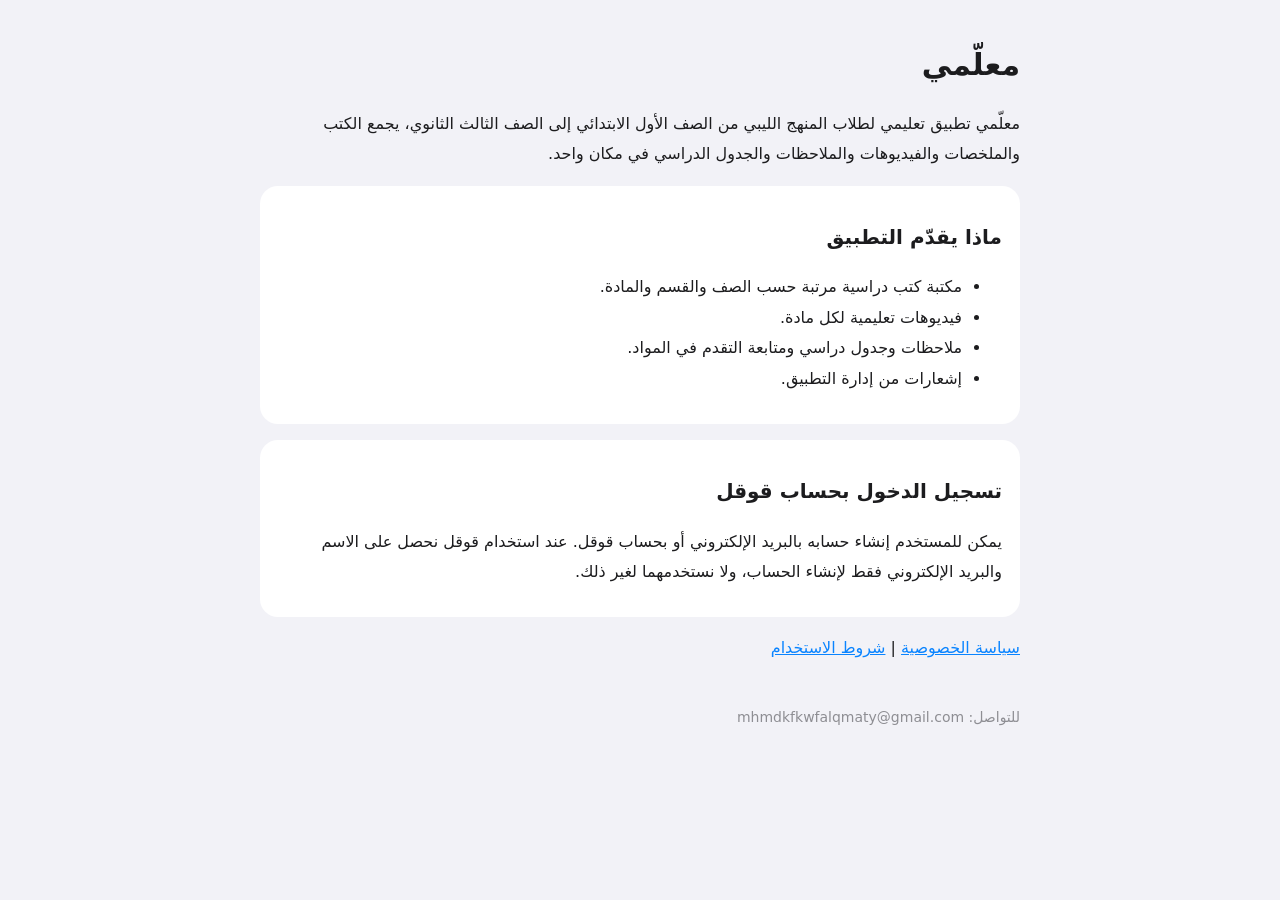
==== index.html @ 2ff05c44 "الصفحات القانونية لمعلمي" ====
<!doctype html>
<html lang="ar" dir="rtl">
<head>
<meta charset="utf-8">
<meta name="viewport" content="width=device-width, initial-scale=1">
<title>معلّمي - تطبيق تعليمي للمنهج الليبي</title>
<meta name="description" content="معلّمي تطبيق تعليمي لطلاب المنهج الليبي من الصف الأول الابتدائي إلى الثالث الثانوي.">
<link rel="stylesheet" href="style.css">
</head>
<body>
<h1>معلّمي</h1>
<p>معلّمي تطبيق تعليمي لطلاب المنهج الليبي من الصف الأول الابتدائي إلى الصف الثالث الثانوي، يجمع الكتب والملخصات والفيديوهات والملاحظات والجدول الدراسي في مكان واحد.</p>
<div class="box">
<h2>ماذا يقدّم التطبيق</h2>
<ul>
<li>مكتبة كتب دراسية مرتبة حسب الصف والقسم والمادة.</li>
<li>فيديوهات تعليمية لكل مادة.</li>
<li>ملاحظات وجدول دراسي ومتابعة التقدم في المواد.</li>
<li>إشعارات من إدارة التطبيق.</li>
</ul>
</div>
<div class="box">
<h2>تسجيل الدخول بحساب قوقل</h2>
<p>يمكن للمستخدم إنشاء حسابه بالبريد الإلكتروني أو بحساب قوقل. عند استخدام قوقل نحصل على الاسم والبريد الإلكتروني فقط لإنشاء الحساب، ولا نستخدمهما لغير ذلك.</p>
</div>
<p><a href="privacy.html">سياسة الخصوصية</a> | <a href="terms.html">شروط الاستخدام</a></p>
<footer>للتواصل: mhmdkfkwfalqmaty@gmail.com</footer>
</body>
</html>
---- style.css ----
body{font-family:system-ui,Tahoma,sans-serif;line-height:1.9;max-width:760px;margin:0 auto;padding:24px 18px;background:#f2f2f7;color:#1c1c1e}
h1{font-size:30px;margin:12px 0}
h2{font-size:20px;margin-top:26px}
a{color:#0a84ff}
.box{background:#fff;border-radius:18px;padding:6px 18px 14px;margin:16px 0}
footer{margin-top:40px;font-size:14px;color:#8e8e93}
@media (prefers-color-scheme:dark){body{background:#000;color:#f2f2f7}.box{background:#1c1c1e}a{color:#64b5ff}}
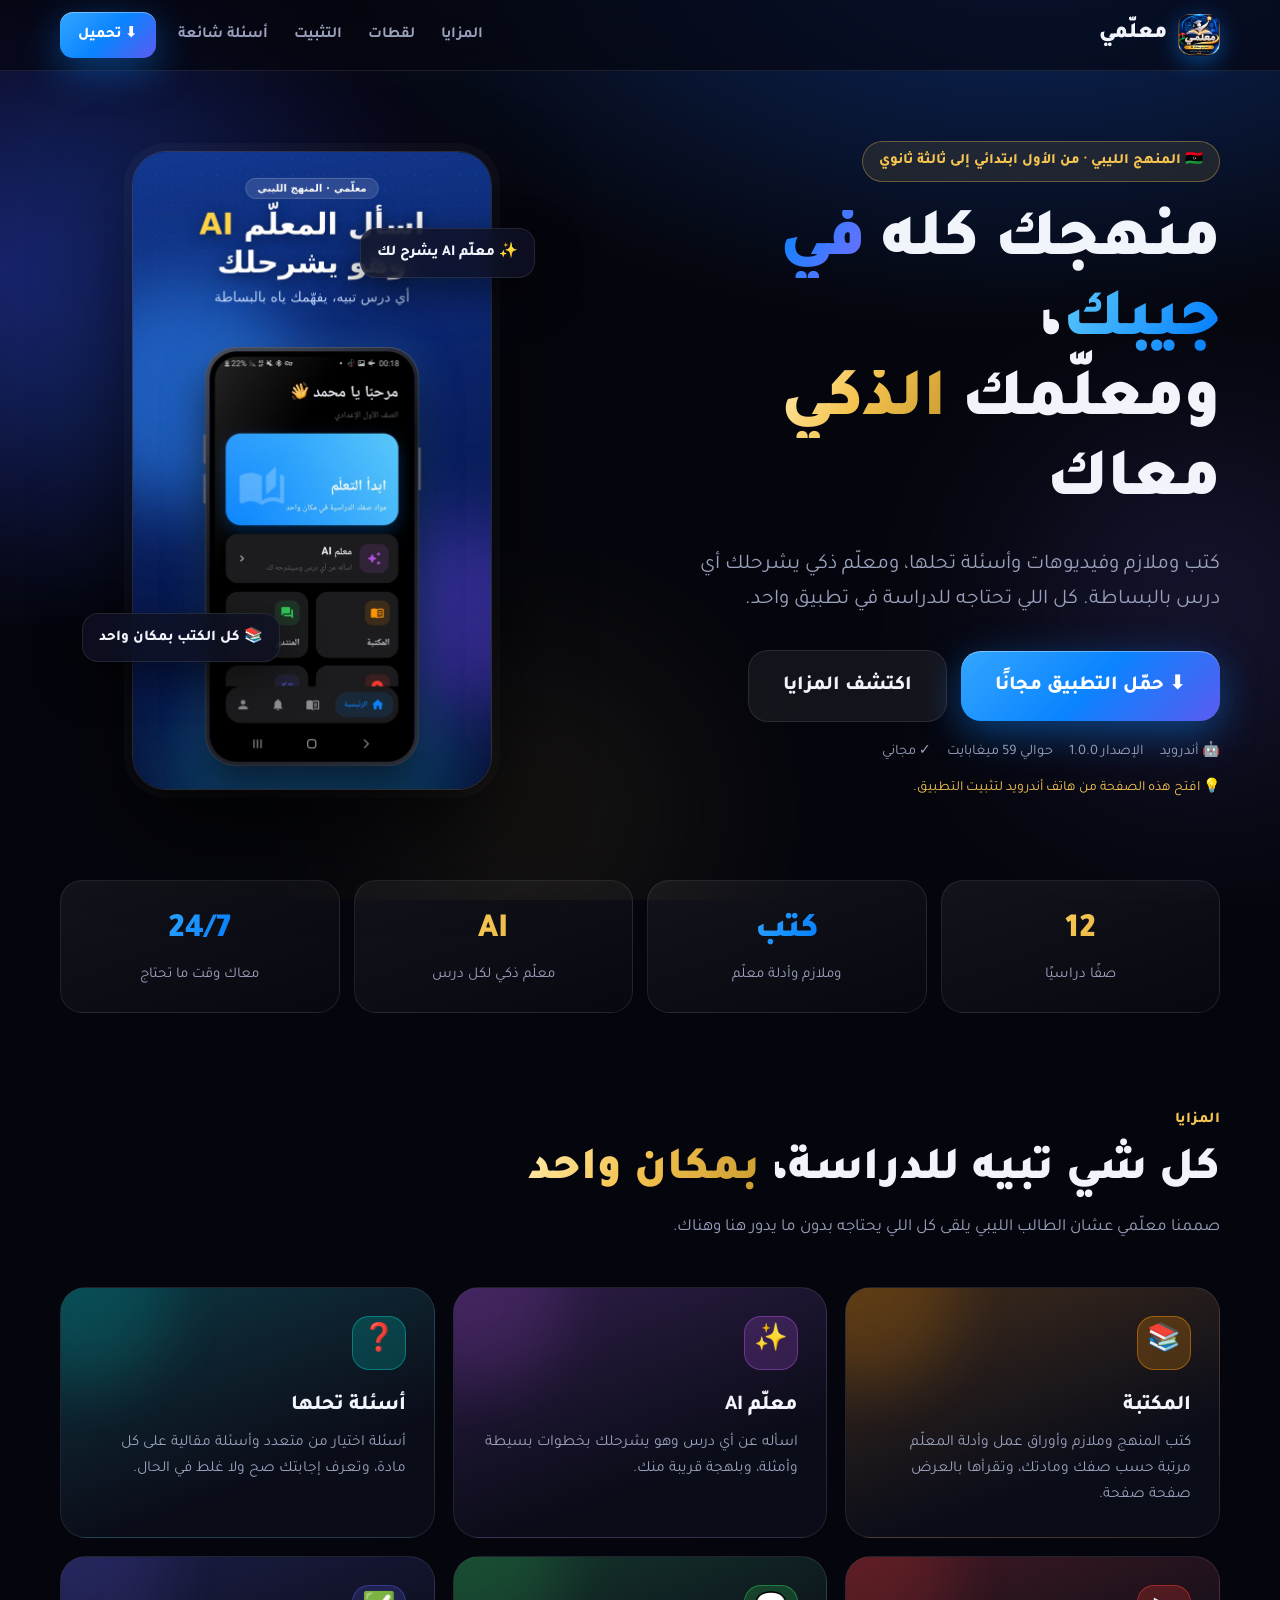
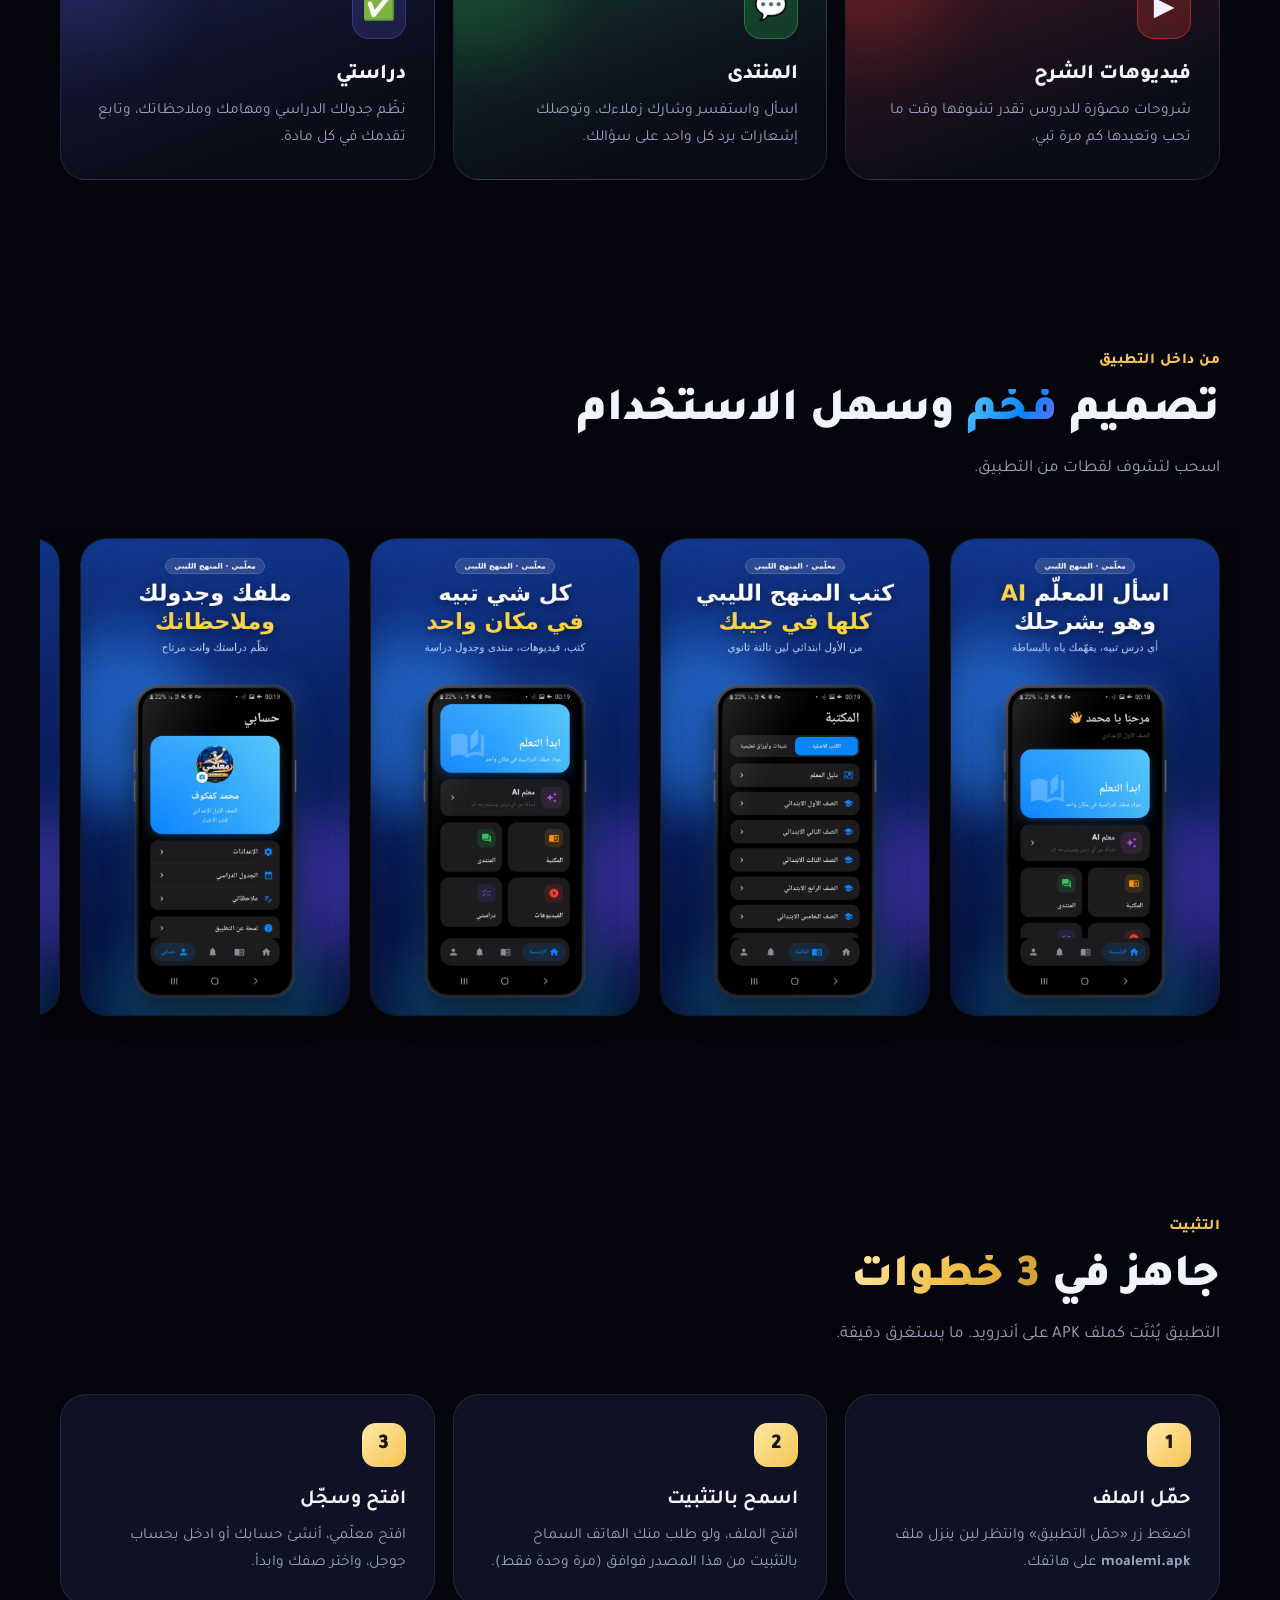
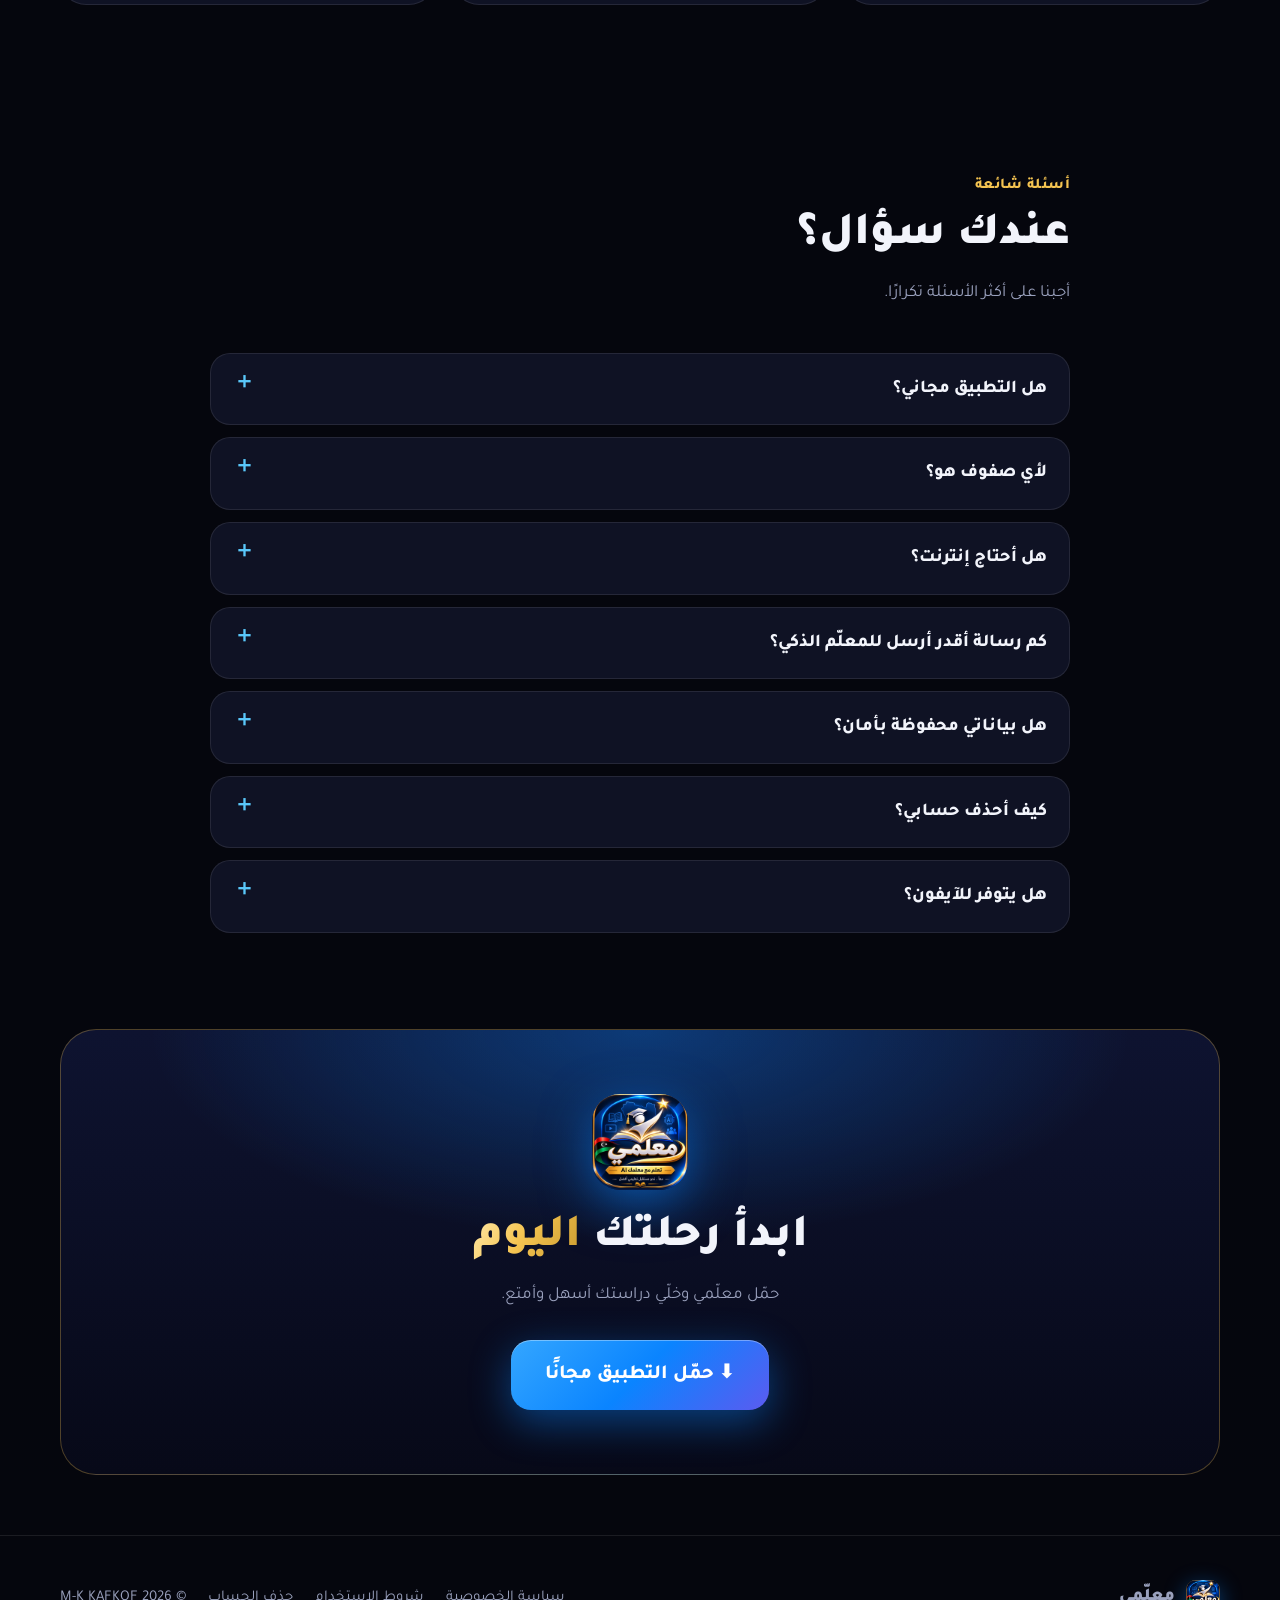
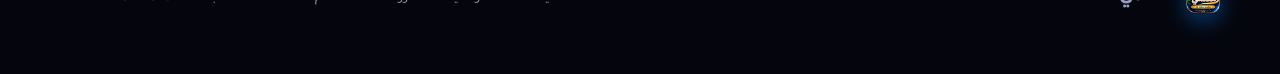
==== commit 53d9aff1: "Landing page" ====
--- a/index.html
+++ b/index.html
@@ -2,28 +2,252 @@
 <html lang="ar" dir="rtl">
 <head>
 <meta charset="utf-8">
-<meta name="viewport" content="width=device-width, initial-scale=1">
-<title>معلّمي - تطبيق تعليمي للمنهج الليبي</title>
-<meta name="description" content="معلّمي تطبيق تعليمي لطلاب المنهج الليبي من الصف الأول الابتدائي إلى الثالث الثانوي.">
-<link rel="stylesheet" href="style.css">
+<meta name="viewport" content="width=device-width,initial-scale=1,viewport-fit=cover">
+<meta name="google-site-verification" content="MvE2hmtHvRJYnso9OUuovxEL_J5MDiy7t35B_LH4efs" />
+<title>معلّمي — منهجك الليبي ومعلّمك الذكي في جيبك</title>
+<meta name="description" content="معلّمي: تطبيق تعليمي مجاني للمنهج الليبي من الصف الأول الابتدائي حتى الثالث الثانوي. كتب وملازم وفيديوهات وأسئلة ومعلّم ذكي يشرح لك كل درس.">
+<meta name="theme-color" content="#05060d">
+<meta property="og:type" content="website">
+<meta property="og:title" content="معلّمي — منهجك الليبي ومعلّمك الذكي في جيبك">
+<meta property="og:description" content="كتب وملازم وفيديوهات وأسئلة ومعلّم ذكي. حمّل التطبيق الآن.">
+<meta property="og:image" content="https://kitabi-dev.github.io/img/lp-og.jpg">
+<meta name="twitter:card" content="summary_large_image">
+<link rel="icon" href="img/lp-icon.png">
+<link rel="preconnect" href="https://fonts.googleapis.com">
+<link rel="stylesheet" href="https://fonts.googleapis.com/css2?family=Tajawal:wght@400;500;700;800;900&display=swap">
+<style>
+:root{--bg:#05060d;--bg2:#0a0c18;--card:#0f1224;--line:rgba(255,255,255,.09);--tx:#f2f4fb;--mut:#9aa1bd;--blue:#0A84FF;--cy:#5AC8FA;--vi:#7B6CFF;--gold:#F5C451;--gold2:#c99a2e}
+*{box-sizing:border-box;margin:0;padding:0;-webkit-tap-highlight-color:transparent}
+html{scroll-behavior:smooth}
+body{font-family:Tajawal,system-ui,sans-serif;background:var(--bg);color:var(--tx);overflow-x:hidden;line-height:1.7;font-size:17px}
+a{color:inherit;text-decoration:none}
+img{max-width:100%;height:auto;display:block}
+.wrap{width:min(1160px,100% - 40px);margin-inline:auto}
+.gold{background:linear-gradient(120deg,#ffe9a8,var(--gold) 45%,var(--gold2));-webkit-background-clip:text;background-clip:text;color:transparent}
+.blue{background:linear-gradient(120deg,var(--cy),var(--blue) 60%,var(--vi));-webkit-background-clip:text;background-clip:text;color:transparent}
+/* background glow */
+.bg{position:fixed;inset:0;z-index:-1;overflow:hidden;background:radial-gradient(1200px 700px at 80% -10%,#0d2a66 0%,transparent 60%),radial-gradient(900px 600px at 0% 30%,#1a1250 0%,transparent 60%),var(--bg)}
+.orb{position:absolute;border-radius:50%;filter:blur(90px);opacity:.5;animation:fl 14s ease-in-out infinite}
+.o1{width:420px;height:420px;background:#0A84FF55;top:8%;left:-120px}
+.o2{width:360px;height:360px;background:#7B6CFF44;top:48%;right:-100px;animation-delay:-5s}
+.o3{width:300px;height:300px;background:#F5C45128;bottom:-60px;left:30%;animation-delay:-9s}
+@keyframes fl{50%{transform:translate(40px,-50px) scale(1.12)}}
+/* nav */
+nav{position:sticky;top:0;z-index:30;backdrop-filter:blur(16px);background:rgba(5,6,13,.62);border-bottom:1px solid var(--line)}
+nav .wrap{display:flex;align-items:center;gap:22px;height:70px}
+.logo{display:flex;align-items:center;gap:11px;font-weight:900;font-size:22px}
+.logo img{width:42px;height:42px;border-radius:13px;box-shadow:0 6px 22px rgba(10,132,255,.45)}
+.links{display:flex;gap:26px;margin-inline-start:auto;color:var(--mut);font-weight:700;font-size:15.5px}
+.links a:hover{color:var(--tx)}
+.btn{display:inline-flex;align-items:center;justify-content:center;gap:10px;padding:14px 26px;border-radius:16px;font-weight:800;font-size:17px;transition:.25s;cursor:pointer;border:0;font-family:inherit}
+.btn.pri{color:#fff;background:linear-gradient(135deg,#34a6ff,var(--blue) 50%,#5b5bf0);box-shadow:0 12px 40px rgba(10,132,255,.45),inset 0 1px 0 rgba(255,255,255,.35)}
+.btn.pri:hover{transform:translateY(-3px);box-shadow:0 18px 50px rgba(10,132,255,.6),inset 0 1px 0 rgba(255,255,255,.35)}
+.btn.ghost{color:var(--tx);background:rgba(255,255,255,.06);border:1px solid var(--line)}
+.btn.ghost:hover{background:rgba(255,255,255,.11)}
+.btn.sm{padding:10px 18px;font-size:15px;border-radius:13px}
+.btn.big{padding:18px 34px;font-size:20px;border-radius:20px}
+/* hero */
+.hero{padding:70px 0 50px;display:grid;grid-template-columns:1.1fr .9fr;gap:40px;align-items:center}
+.badge{display:inline-flex;gap:8px;align-items:center;padding:7px 16px;border-radius:99px;background:rgba(245,196,81,.1);border:1px solid rgba(245,196,81,.35);color:var(--gold);font-weight:800;font-size:14.5px;margin-bottom:22px}
+h1{font-size:clamp(38px,6vw,68px);line-height:1.18;font-weight:900;letter-spacing:-1px}
+.lead{color:var(--mut);font-size:clamp(17px,2vw,21px);margin:22px 0 32px;max-width:560px}
+.cta{display:flex;gap:14px;flex-wrap:wrap;align-items:center}
+.meta{margin-top:18px;color:var(--mut);font-size:14.5px;display:flex;gap:16px;flex-wrap:wrap}
+.meta span{display:inline-flex;gap:6px;align-items:center}
+.note{margin-top:12px;color:var(--gold);font-size:14px;min-height:22px}
+.phone{position:relative;justify-self:center;width:min(360px,80%)}
+.phone:before{content:"";position:absolute;inset:-14%;background:radial-gradient(closest-side,rgba(10,132,255,.55),transparent 70%);filter:blur(30px);z-index:-1}
+.phone img{border-radius:34px;border:1px solid rgba(255,255,255,.14);box-shadow:0 40px 90px rgba(0,0,0,.65),0 0 0 8px rgba(255,255,255,.03);animation:bob 7s ease-in-out infinite}
+@keyframes bob{50%{transform:translateY(-14px) rotate(-.6deg)}}
+.chip{position:absolute;display:flex;gap:9px;align-items:center;padding:11px 16px;border-radius:16px;background:rgba(15,18,36,.82);backdrop-filter:blur(12px);border:1px solid var(--line);font-weight:800;font-size:15px;box-shadow:0 14px 40px rgba(0,0,0,.5);animation:bob 6s ease-in-out infinite}
+.c1{top:12%;right:-12%;animation-delay:-2s}.c2{bottom:20%;left:-14%;animation-delay:-4s}
+/* stats */
+.stats{display:grid;grid-template-columns:repeat(4,1fr);gap:14px;margin:30px 0 10px}
+.stat{padding:22px;border-radius:22px;background:linear-gradient(160deg,rgba(255,255,255,.06),rgba(255,255,255,.015));border:1px solid var(--line);text-align:center}
+.stat b{display:block;font-size:34px;font-weight:900}
+.stat span{color:var(--mut);font-size:15px}
+/* sections */
+section{padding:84px 0}
+.eyebrow{color:var(--gold);font-weight:800;font-size:15px;letter-spacing:.5px;margin-bottom:10px}
+h2{font-size:clamp(30px,4.4vw,46px);font-weight:900;line-height:1.25;margin-bottom:14px}
+.sub{color:var(--mut);max-width:620px;margin-bottom:44px}
+.grid{display:grid;grid-template-columns:repeat(3,1fr);gap:18px}
+.f{position:relative;overflow:hidden;padding:28px;border-radius:26px;border:1px solid var(--line);background:linear-gradient(160deg,color-mix(in srgb,var(--c) 22%,#0c0f20),#0a0c18 70%);transition:.3s}
+.f:hover{transform:translateY(-6px);border-color:color-mix(in srgb,var(--c) 60%,transparent);box-shadow:0 24px 60px color-mix(in srgb,var(--c) 25%,transparent)}
+.f:after{content:"";position:absolute;width:170px;height:170px;border-radius:50%;left:-60px;top:-70px;background:var(--c);opacity:.16;filter:blur(30px)}
+.f i{display:grid;place-items:center;width:54px;height:54px;border-radius:17px;font-style:normal;font-size:27px;background:color-mix(in srgb,var(--c) 22%,transparent);border:1px solid color-mix(in srgb,var(--c) 45%,transparent);margin-bottom:18px;position:relative}
+.f h3{font-size:21px;font-weight:800;margin-bottom:6px;position:relative}
+.f p{color:var(--mut);font-size:15.5px;position:relative}
+/* gallery */
+.gal{display:flex;gap:20px;overflow-x:auto;scroll-snap-type:x mandatory;padding:10px 4px 30px;margin-inline:-20px;padding-inline:20px;scrollbar-width:none}
+.gal::-webkit-scrollbar{display:none}
+.gal img{flex:none;width:min(270px,68vw);border-radius:26px;scroll-snap-align:center;border:1px solid var(--line);box-shadow:0 24px 60px rgba(0,0,0,.5);transition:.3s}
+.gal img:hover{transform:translateY(-8px)}
+/* steps */
+.steps{display:grid;grid-template-columns:repeat(3,1fr);gap:18px;counter-reset:s}
+.st{padding:28px;border-radius:26px;background:var(--card);border:1px solid var(--line);position:relative}
+.st:before{counter-increment:s;content:counter(s);display:grid;place-items:center;width:44px;height:44px;border-radius:14px;margin-bottom:16px;font-weight:900;font-size:21px;color:#1a1405;background:linear-gradient(135deg,#ffe9a8,var(--gold))}
+.st h3{font-size:20px;margin-bottom:6px}.st p{color:var(--mut);font-size:15.5px}
+/* faq */
+details{border:1px solid var(--line);border-radius:20px;background:var(--card);padding:0 22px;margin-bottom:12px;transition:.2s}
+details[open]{border-color:rgba(10,132,255,.5);background:#0d1128}
+summary{cursor:pointer;list-style:none;padding:20px 0;font-weight:800;font-size:18px;display:flex;justify-content:space-between;gap:12px}
+summary::-webkit-details-marker{display:none}
+summary:after{content:"＋";color:var(--cy);font-size:22px;line-height:1}
+details[open] summary:after{content:"－"}
+details p{color:var(--mut);padding-bottom:20px}
+details a{color:var(--cy);text-decoration:underline}
+/* final cta */
+.final{text-align:center;padding:64px 28px;border-radius:36px;border:1px solid rgba(245,196,81,.3);background:radial-gradient(700px 300px at 50% 0%,rgba(10,132,255,.35),transparent 70%),linear-gradient(180deg,#0e1330,#070918);position:relative;overflow:hidden}
+.final img{width:96px;height:96px;margin:0 auto 20px;border-radius:28px;box-shadow:0 14px 50px rgba(10,132,255,.55)}
+.final p{color:var(--mut);margin:10px auto 30px;max-width:520px}
+footer{padding:44px 0 60px;color:var(--mut);font-size:15px;border-top:1px solid var(--line);margin-top:60px}
+footer .wrap{display:flex;gap:22px;flex-wrap:wrap;align-items:center}
+footer .sp{flex:1}
+footer a:hover{color:var(--tx)}
+/* reveal */
+.rv{opacity:0;transform:translateY(26px);transition:opacity .8s,transform .8s}
+.rv.on{opacity:1;transform:none}
+@media (max-width:900px){
+ .links{display:none}nav .btn{margin-inline-start:auto}
+ .hero{grid-template-columns:1fr;padding-top:40px;text-align:center}
+ .lead{margin-inline:auto}.cta,.meta{justify-content:center}
+ .stats{grid-template-columns:repeat(2,1fr)}
+ .grid,.steps{grid-template-columns:1fr}
+ .c1{right:-4%}.c2{left:-4%}
+ section{padding:60px 0}
+}
+@media (prefers-reduced-motion:reduce){*{animation:none!important;transition:none!important}.rv{opacity:1;transform:none}}
+</style>
 </head>
 <body>
-<h1>معلّمي</h1>
-<p>معلّمي تطبيق تعليمي لطلاب المنهج الليبي من الصف الأول الابتدائي إلى الصف الثالث الثانوي، يجمع الكتب والملخصات والفيديوهات والملاحظات والجدول الدراسي في مكان واحد.</p>
-<div class="box">
-<h2>ماذا يقدّم التطبيق</h2>
-<ul>
-<li>مكتبة كتب دراسية مرتبة حسب الصف والقسم والمادة.</li>
-<li>فيديوهات تعليمية لكل مادة.</li>
-<li>ملاحظات وجدول دراسي ومتابعة التقدم في المواد.</li>
-<li>إشعارات من إدارة التطبيق.</li>
-</ul>
+<div class="bg"><div class="orb o1"></div><div class="orb o2"></div><div class="orb o3"></div></div>
+
+<nav><div class="wrap">
+  <a class="logo" href="#top"><img src="img/lp-icon.png" alt="شعار معلّمي"><span>معلّمي</span></a>
+  <div class="links"><a href="#features">المزايا</a><a href="#screens">لقطات</a><a href="#install">التثبيت</a><a href="#faq">أسئلة شائعة</a></div>
+  <a class="btn pri sm dl" href="#" rel="noopener">⬇ تحميل</a>
+</div></nav>
+
+<main id="top">
+<div class="wrap hero">
+  <div>
+    <div class="badge">🇱🇾 المنهج الليبي · من الأول ابتدائي إلى ثالثة ثانوي</div>
+    <h1>منهجك كله <span class="blue">في جيبك</span>،<br>ومعلّمك <span class="gold">الذكي</span> معاك</h1>
+    <p class="lead">كتب وملازم وفيديوهات وأسئلة تحلها، ومعلّم ذكي يشرحلك أي درس بالبساطة. كل اللي تحتاجه للدراسة في تطبيق واحد.</p>
+    <div class="cta">
+      <a class="btn pri big dl" href="#" rel="noopener">⬇ حمّل التطبيق مجانًا</a>
+      <a class="btn ghost big dl2 hidden" href="#" rel="noopener" style="display:none">APKPure</a>
+      <a class="btn ghost big" href="#features">اكتشف المزايا</a>
+    </div>
+    <div class="meta"><span>🤖 أندرويد</span><span id="ver">الإصدار 1.0.0</span><span id="size">حوالي 59 ميغابايت</span><span>✓ مجاني</span></div>
+    <div class="note" id="note"></div>
+  </div>
+  <div class="phone rv">
+    <img src="img/lp-s1.jpg" alt="الشاشة الرئيسية في تطبيق معلّمي" width="720" height="1280" fetchpriority="high">
+    <div class="chip c1">✨ معلّم AI يشرح لك</div>
+    <div class="chip c2">📚 كل الكتب بمكان واحد</div>
+  </div>
 </div>
-<div class="box">
-<h2>تسجيل الدخول بحساب قوقل</h2>
-<p>يمكن للمستخدم إنشاء حسابه بالبريد الإلكتروني أو بحساب قوقل. عند استخدام قوقل نحصل على الاسم والبريد الإلكتروني فقط لإنشاء الحساب، ولا نستخدمهما لغير ذلك.</p>
+
+<div class="wrap">
+  <div class="stats rv">
+    <div class="stat"><b class="gold">12</b><span>صفًا دراسيًا</span></div>
+    <div class="stat"><b class="blue">كتب</b><span>وملازم وأدلة معلّم</span></div>
+    <div class="stat"><b class="gold">AI</b><span>معلّم ذكي لكل درس</span></div>
+    <div class="stat"><b class="blue">24/7</b><span>معاك وقت ما تحتاج</span></div>
+  </div>
 </div>
-<p><a href="privacy.html">سياسة الخصوصية</a> | <a href="terms.html">شروط الاستخدام</a></p>
-<footer>للتواصل: mhmdkfkwfalqmaty@gmail.com</footer>
+
+<section id="features"><div class="wrap">
+  <div class="eyebrow">المزايا</div>
+  <h2>كل شي تبيه للدراسة، <span class="gold">بمكان واحد</span></h2>
+  <p class="sub">صممنا معلّمي عشان الطالب الليبي يلقى كل اللي يحتاجه بدون ما يدور هنا وهناك.</p>
+  <div class="grid">
+    <div class="f rv" style="--c:#FF9500"><i>📚</i><h3>المكتبة</h3><p>كتب المنهج وملازم وأوراق عمل وأدلة المعلّم مرتبة حسب صفك ومادتك، وتقرأها بالعرض صفحة صفحة.</p></div>
+    <div class="f rv" style="--c:#AF52DE"><i>✨</i><h3>معلّم AI</h3><p>اسأله عن أي درس وهو يشرحلك بخطوات بسيطة وأمثلة، وبلهجة قريبة منك.</p></div>
+    <div class="f rv" style="--c:#00C7BE"><i>❓</i><h3>أسئلة تحلها</h3><p>أسئلة اختيار من متعدد وأسئلة مقالية على كل مادة، وتعرف إجابتك صح ولا غلط في الحال.</p></div>
+    <div class="f rv" style="--c:#FF3B30"><i>▶️</i><h3>فيديوهات الشرح</h3><p>شروحات مصوّرة للدروس تقدر تشوفها وقت ما تحب وتعيدها كم مرة تبي.</p></div>
+    <div class="f rv" style="--c:#34C759"><i>💬</i><h3>المنتدى</h3><p>اسأل واستفسر وشارك زملاءك، وتوصلك إشعارات برد كل واحد على سؤالك.</p></div>
+    <div class="f rv" style="--c:#5856D6"><i>✅</i><h3>دراستي</h3><p>نظّم جدولك الدراسي ومهامك وملاحظاتك، وتابع تقدمك في كل مادة.</p></div>
+  </div>
+</div></section>
+
+<section id="screens"><div class="wrap">
+  <div class="eyebrow">من داخل التطبيق</div>
+  <h2>تصميم <span class="blue">فخم</span> وسهل الاستخدام</h2>
+  <p class="sub">اسحب لتشوف لقطات من التطبيق.</p>
+  <div class="gal rv">
+    <img src="img/lp-s1.jpg" alt="الرئيسية" loading="lazy" width="720" height="1280">
+    <img src="img/lp-s2.jpg" alt="المكتبة" loading="lazy" width="720" height="1280">
+    <img src="img/lp-s3.jpg" alt="الأقسام" loading="lazy" width="720" height="1280">
+    <img src="img/lp-s4.jpg" alt="الجدول والملاحظات" loading="lazy" width="720" height="1280">
+    <img src="img/lp-s5.jpg" alt="الحساب والإعدادات" loading="lazy" width="720" height="1280">
+    <img src="img/lp-s6.jpg" alt="الإشعارات" loading="lazy" width="720" height="1280">
+  </div>
+</div></section>
+
+<section id="install"><div class="wrap">
+  <div class="eyebrow">التثبيت</div>
+  <h2>جاهز في <span class="gold">3 خطوات</span></h2>
+  <p class="sub">التطبيق يُثبَّت كملف APK على أندرويد. ما يستغرق دقيقة.</p>
+  <div class="steps">
+    <div class="st rv"><h3>حمّل الملف</h3><p>اضغط زر «حمّل التطبيق» وانتظر لين ينزل ملف <b>moalemi.apk</b> على هاتفك.</p></div>
+    <div class="st rv"><h3>اسمح بالتثبيت</h3><p>افتح الملف، ولو طلب منك الهاتف السماح بالتثبيت من هذا المصدر فوافق (مرة وحدة فقط).</p></div>
+    <div class="st rv"><h3>افتح وسجّل</h3><p>افتح معلّمي، أنشئ حسابك أو ادخل بحساب جوجل، واختر صفك وابدأ.</p></div>
+  </div>
+</div></section>
+
+<section id="faq"><div class="wrap" style="max-width:860px">
+  <div class="eyebrow">أسئلة شائعة</div>
+  <h2>عندك سؤال؟</h2>
+  <p class="sub">أجبنا على أكثر الأسئلة تكرارًا.</p>
+  <details class="rv"><summary>هل التطبيق مجاني؟</summary><p>نعم، التطبيق مجاني للطلاب.</p></details>
+  <details class="rv"><summary>لأي صفوف هو؟</summary><p>للمنهج الليبي من الصف الأول الابتدائي إلى الصف الثالث الثانوي، والمحتوى يتحدّث باستمرار.</p></details>
+  <details class="rv"><summary>هل أحتاج إنترنت؟</summary><p>نعم، حاليًا تحتاج اتصالًا بالإنترنت لقراءة الكتب وتشغيل الفيديوهات واستخدام المعلّم الذكي.</p></details>
+  <details class="rv"><summary>كم رسالة أقدر أرسل للمعلّم الذكي؟</summary><p>لكل طالب عدد محدد من الرسائل يوميًا حتى يبقى الخدمة متاحة للجميع، ويتجدد كل يوم.</p></details>
+  <details class="rv"><summary>هل بياناتي محفوظة بأمان؟</summary><p>نحرص على خصوصية الطلاب ولا نطلب بيانات غير ضرورية. اقرأ <a href="privacy.html">سياسة الخصوصية</a> و<a href="terms.html">شروط الاستخدام</a>.</p></details>
+  <details class="rv"><summary>كيف أحذف حسابي؟</summary><p>تقدر تحذف حسابك وبياناتك من داخل التطبيق (حسابي ← حذف الحساب)، أو من <a href="delete-account.html">صفحة حذف الحساب</a>.</p></details>
+  <details class="rv"><summary>هل يتوفر للآيفون؟</summary><p>حاليًا التطبيق متوفر لأندرويد فقط.</p></details>
+</div></section>
+
+<div class="wrap"><div class="final rv">
+  <img src="img/lp-icon.png" alt="معلّمي" width="96" height="96">
+  <h2>ابدأ رحلتك <span class="gold">اليوم</span></h2>
+  <p>حمّل معلّمي وخلّي دراستك أسهل وأمتع.</p>
+  <a class="btn pri big dl" href="#" rel="noopener">⬇ حمّل التطبيق مجانًا</a>
+</div></div>
+</main>
+
+<footer><div class="wrap">
+  <a class="logo" href="#top" style="font-size:18px"><img src="img/lp-icon.png" alt="" style="width:34px;height:34px;border-radius:10px"><span>معلّمي</span></a>
+  <span class="sp"></span>
+  <a href="privacy.html">سياسة الخصوصية</a><a href="terms.html">شروط الاستخدام</a><a href="delete-account.html">حذف الحساب</a>
+  <span>© 2026 M-K KAFKOF</span>
+</div></footer>
+
+<script>
+/* ===== إعدادات ===== */
+const CFG={
+  repo:"Kitabi-dev/kitabi-dev.github.io",          // مستودع الموقع (فيه الـ Releases)
+  apkName:"moalemi.apk",                           // اسم ملف الـ APK في الـ Release (ثابت دائمًا)
+  apkpure:"",                                      // ضع رابط التطبيق على APKPure هنا (اختياري)
+  version:"1.0.0", size:"حوالي 59 ميغابايت"
+};
+const dlUrl=`https://github.com/${CFG.repo}/releases/latest/download/${CFG.apkName}`;
+document.querySelectorAll('a.dl').forEach(a=>{a.href=dlUrl;a.setAttribute('download','')});
+if(CFG.apkpure){document.querySelectorAll('a.dl2').forEach(a=>{a.href=CFG.apkpure;a.style.display='';a.target='_blank'})}
+const ua=navigator.userAgent||'';
+if(!/Android/i.test(ua)){document.getElementById('note').textContent='💡 افتح هذه الصفحة من هاتف أندرويد لتثبيت التطبيق.'}
+(async()=>{try{
+  const r=await fetch(`https://api.github.com/repos/${CFG.repo}/releases/latest`);if(!r.ok)return;const j=await r.json();
+  const a=(j.assets||[]).find(x=>x.name===CFG.apkName);
+  if(j.tag_name)document.getElementById('ver').textContent='الإصدار '+j.tag_name.replace(/^v/i,'');
+  if(a&&a.size)document.getElementById('size').textContent=Math.round(a.size/1048576)+' ميغابايت';
+}catch(_){}})();
+/* ظهور تدريجي */
+const io=new IntersectionObserver(es=>es.forEach(e=>{if(e.isIntersecting){e.target.classList.add('on');io.unobserve(e.target)}}),{threshold:.12});
+document.querySelectorAll('.rv').forEach((el,i)=>{el.style.transitionDelay=(i%3)*90+'ms';io.observe(el)});
+</script>
 </body>
 </html>
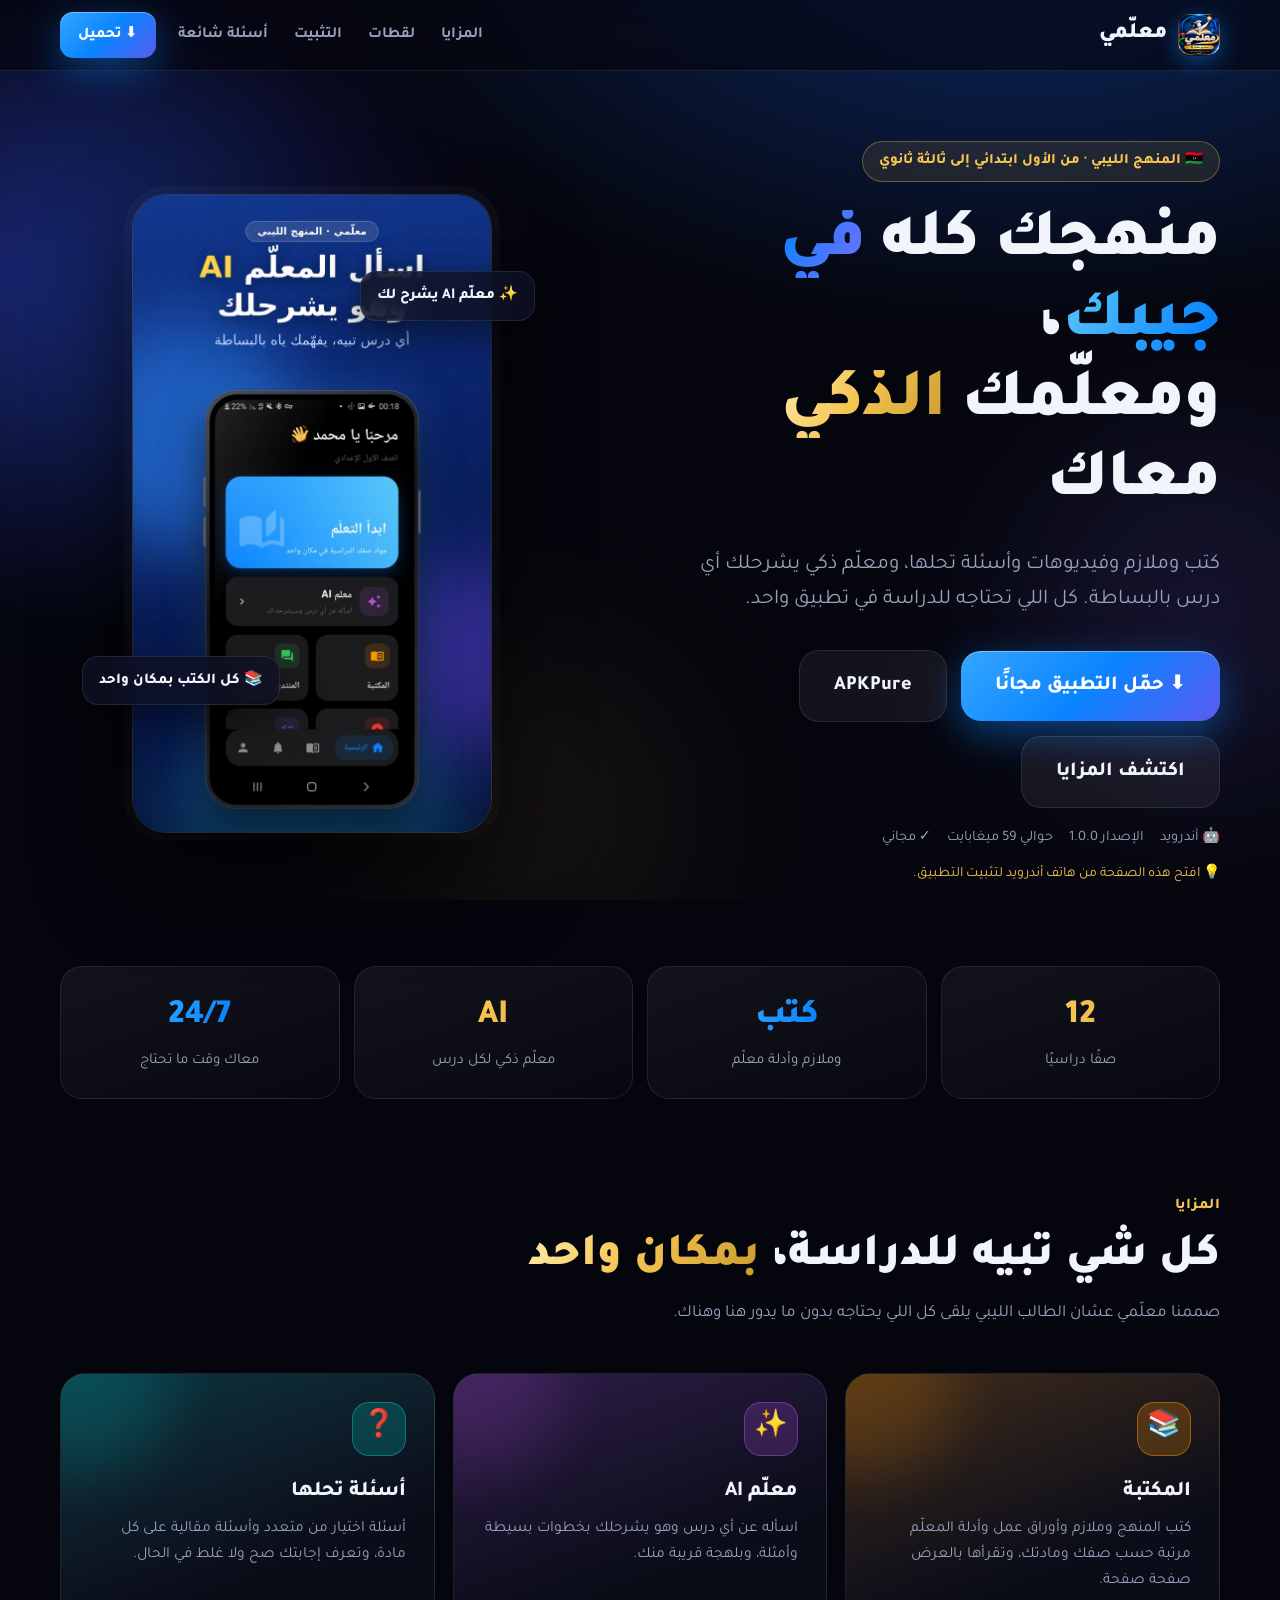
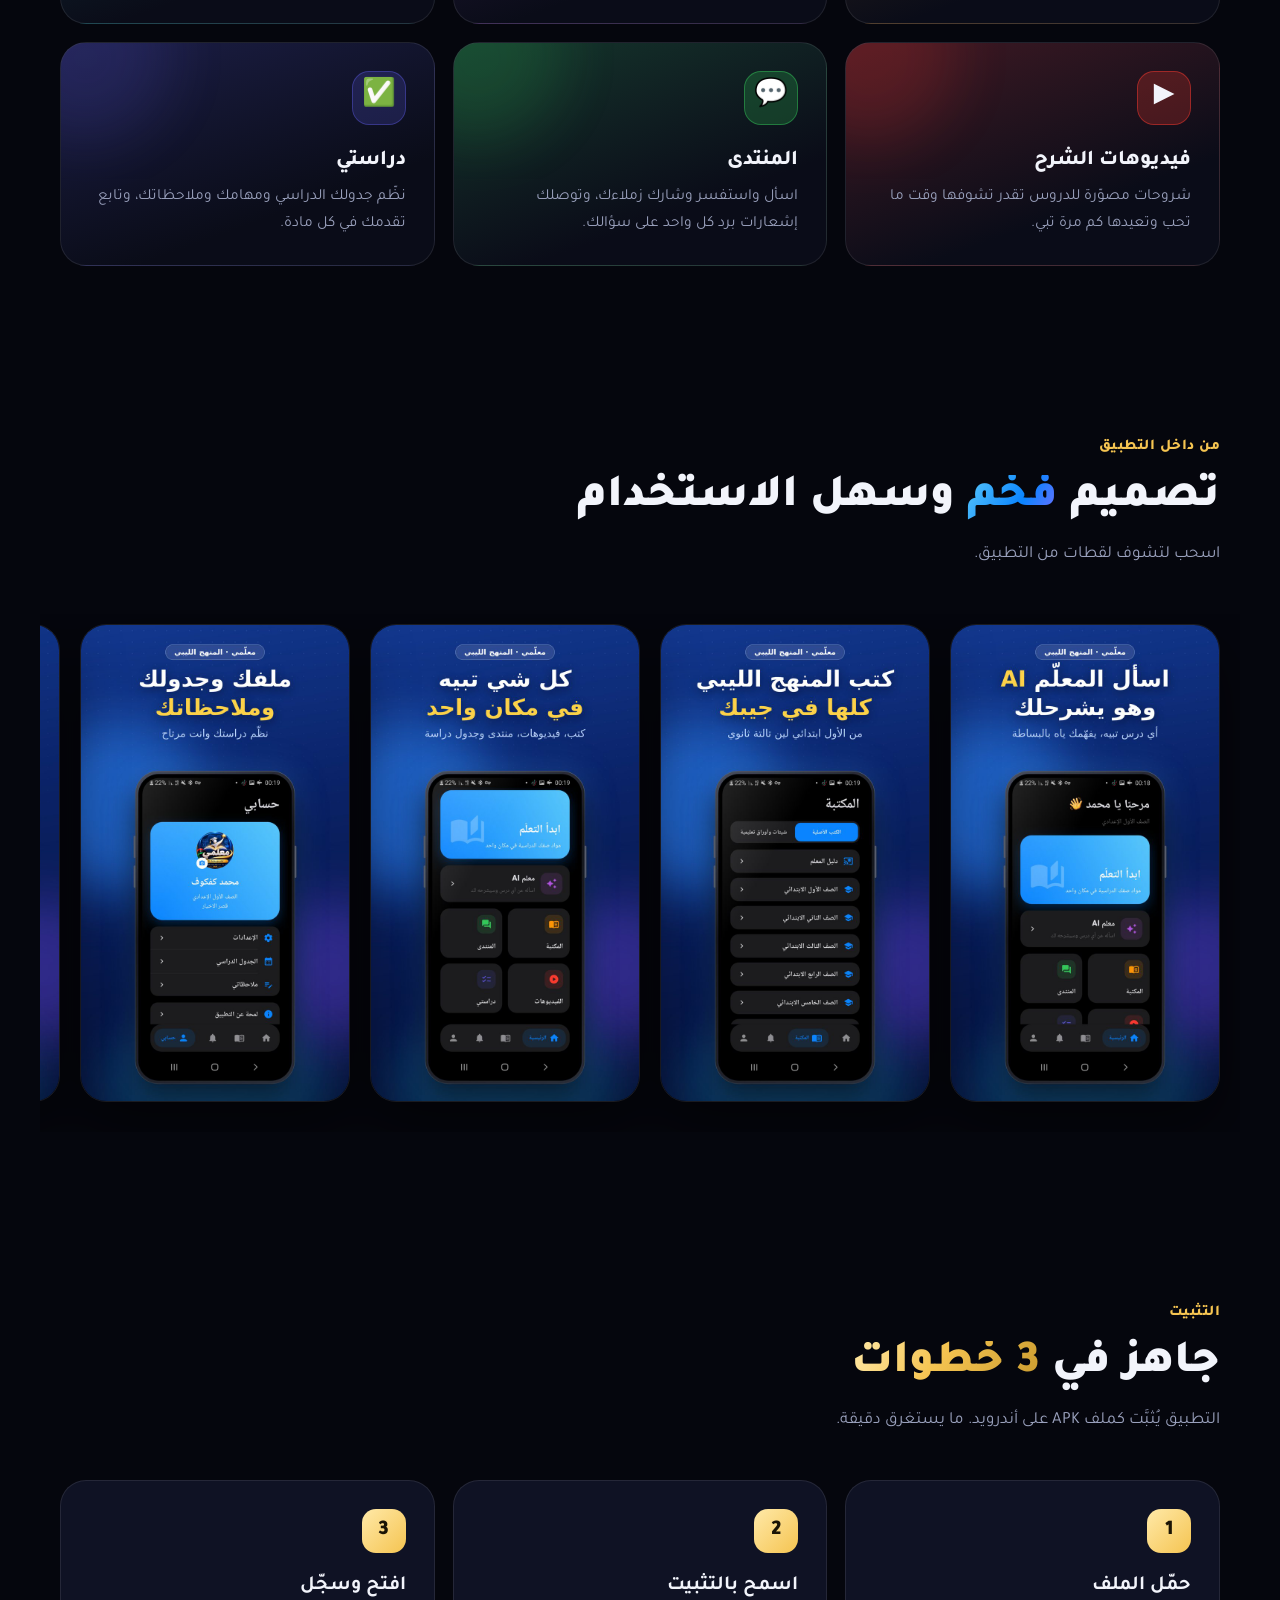
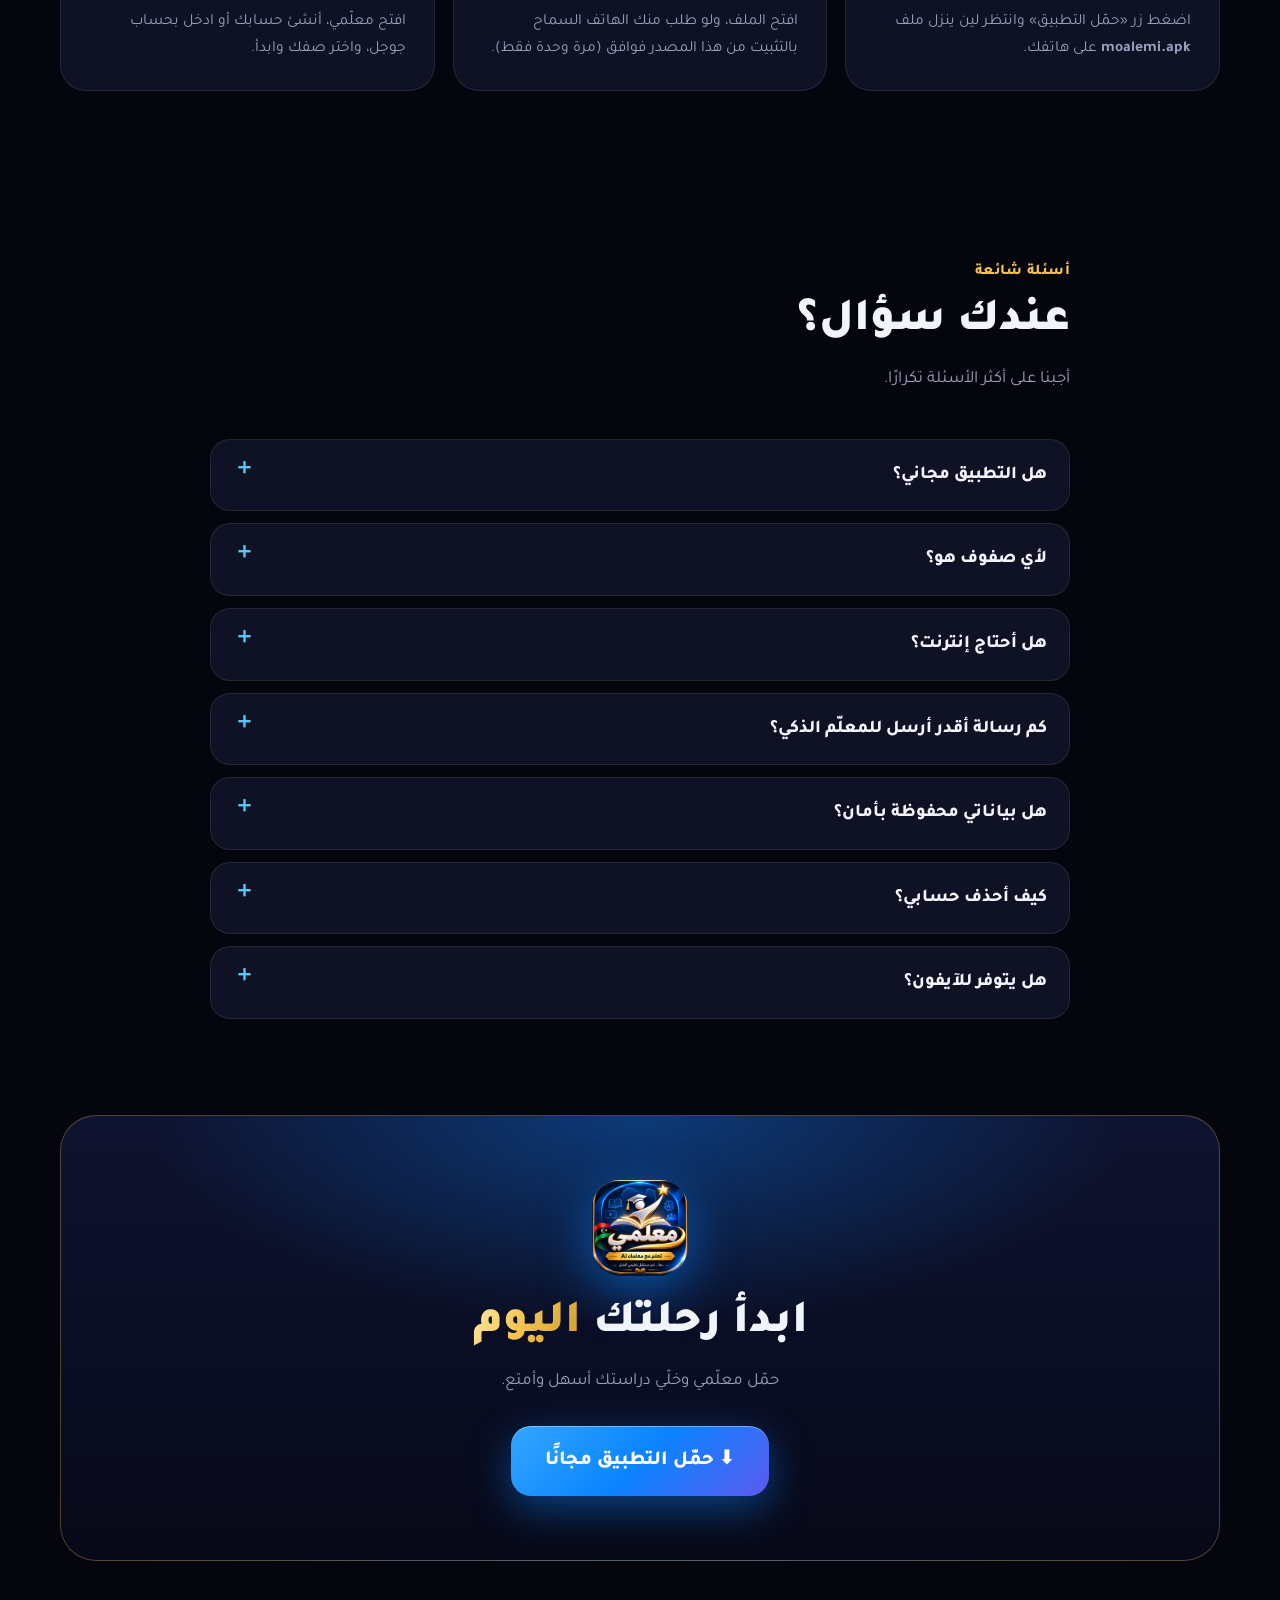
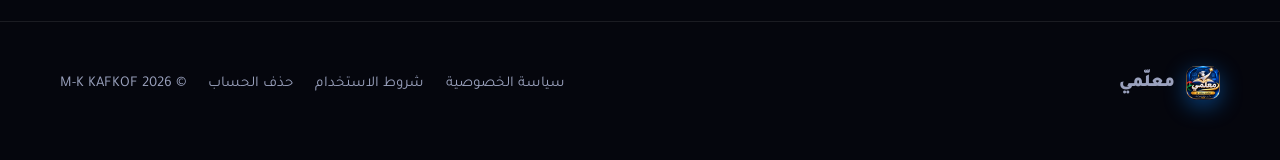
==== commit 6328351a: "APKPure button, auto-detect apk" ====
--- a/index.html
+++ b/index.html
@@ -231,7 +231,7 @@
 const CFG={
   repo:"Kitabi-dev/kitabi-dev.github.io",          // مستودع الموقع (فيه الـ Releases)
   apkName:"moalemi.apk",                           // اسم ملف الـ APK في الـ Release (ثابت دائمًا)
-  apkpure:"",                                      // ضع رابط التطبيق على APKPure هنا (اختياري)
+  apkpure:"https://apkpure.com/p/com.moalemi.moalemi",                                      // ضع رابط التطبيق على APKPure هنا (اختياري)
   version:"1.0.0", size:"حوالي 59 ميغابايت"
 };
 const dlUrl=`https://github.com/${CFG.repo}/releases/latest/download/${CFG.apkName}`;
@@ -241,7 +241,7 @@
 if(!/Android/i.test(ua)){document.getElementById('note').textContent='💡 افتح هذه الصفحة من هاتف أندرويد لتثبيت التطبيق.'}
 (async()=>{try{
   const r=await fetch(`https://api.github.com/repos/${CFG.repo}/releases/latest`);if(!r.ok)return;const j=await r.json();
-  const a=(j.assets||[]).find(x=>x.name===CFG.apkName);
+  const a=(j.assets||[]).find(x=>/\.apk$/i.test(x.name));if(a){document.querySelectorAll('a.dl').forEach(l=>l.href=a.browser_download_url)}
   if(j.tag_name)document.getElementById('ver').textContent='الإصدار '+j.tag_name.replace(/^v/i,'');
   if(a&&a.size)document.getElementById('size').textContent=Math.round(a.size/1048576)+' ميغابايت';
 }catch(_){}})();
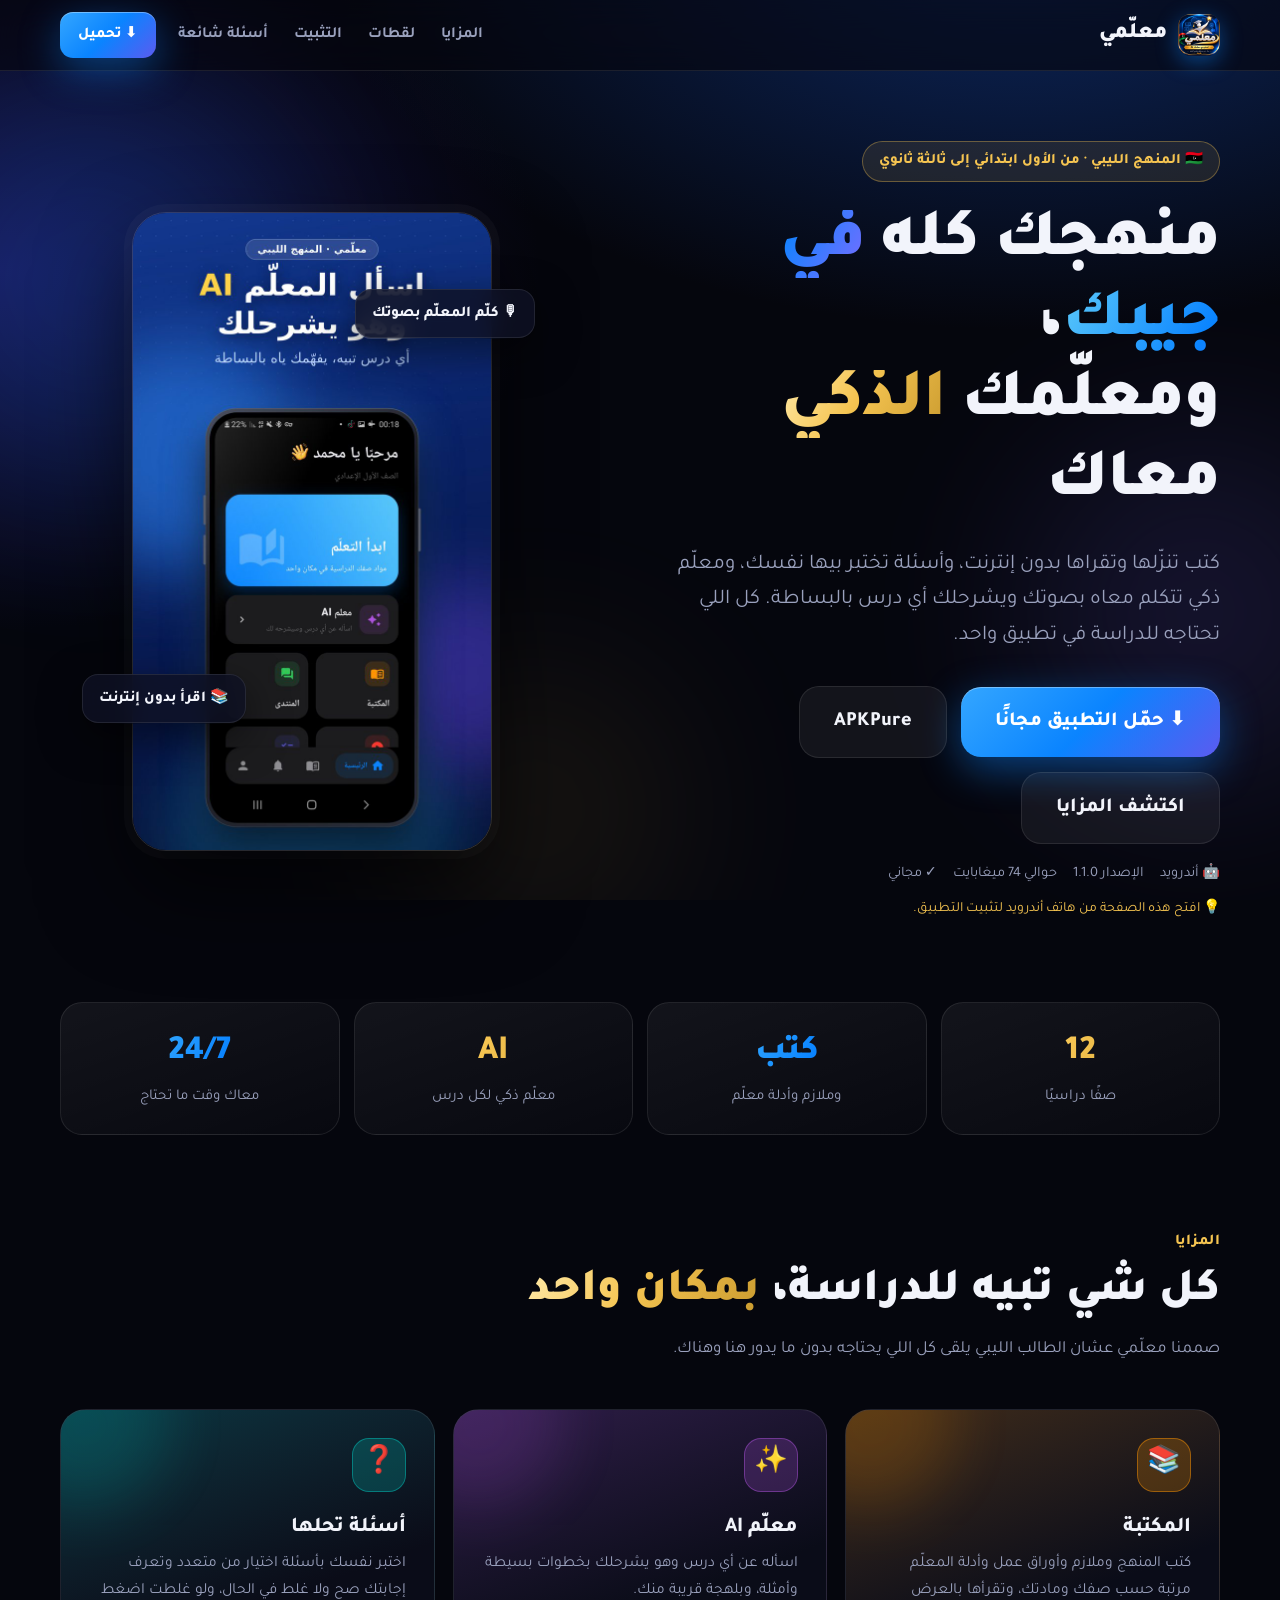
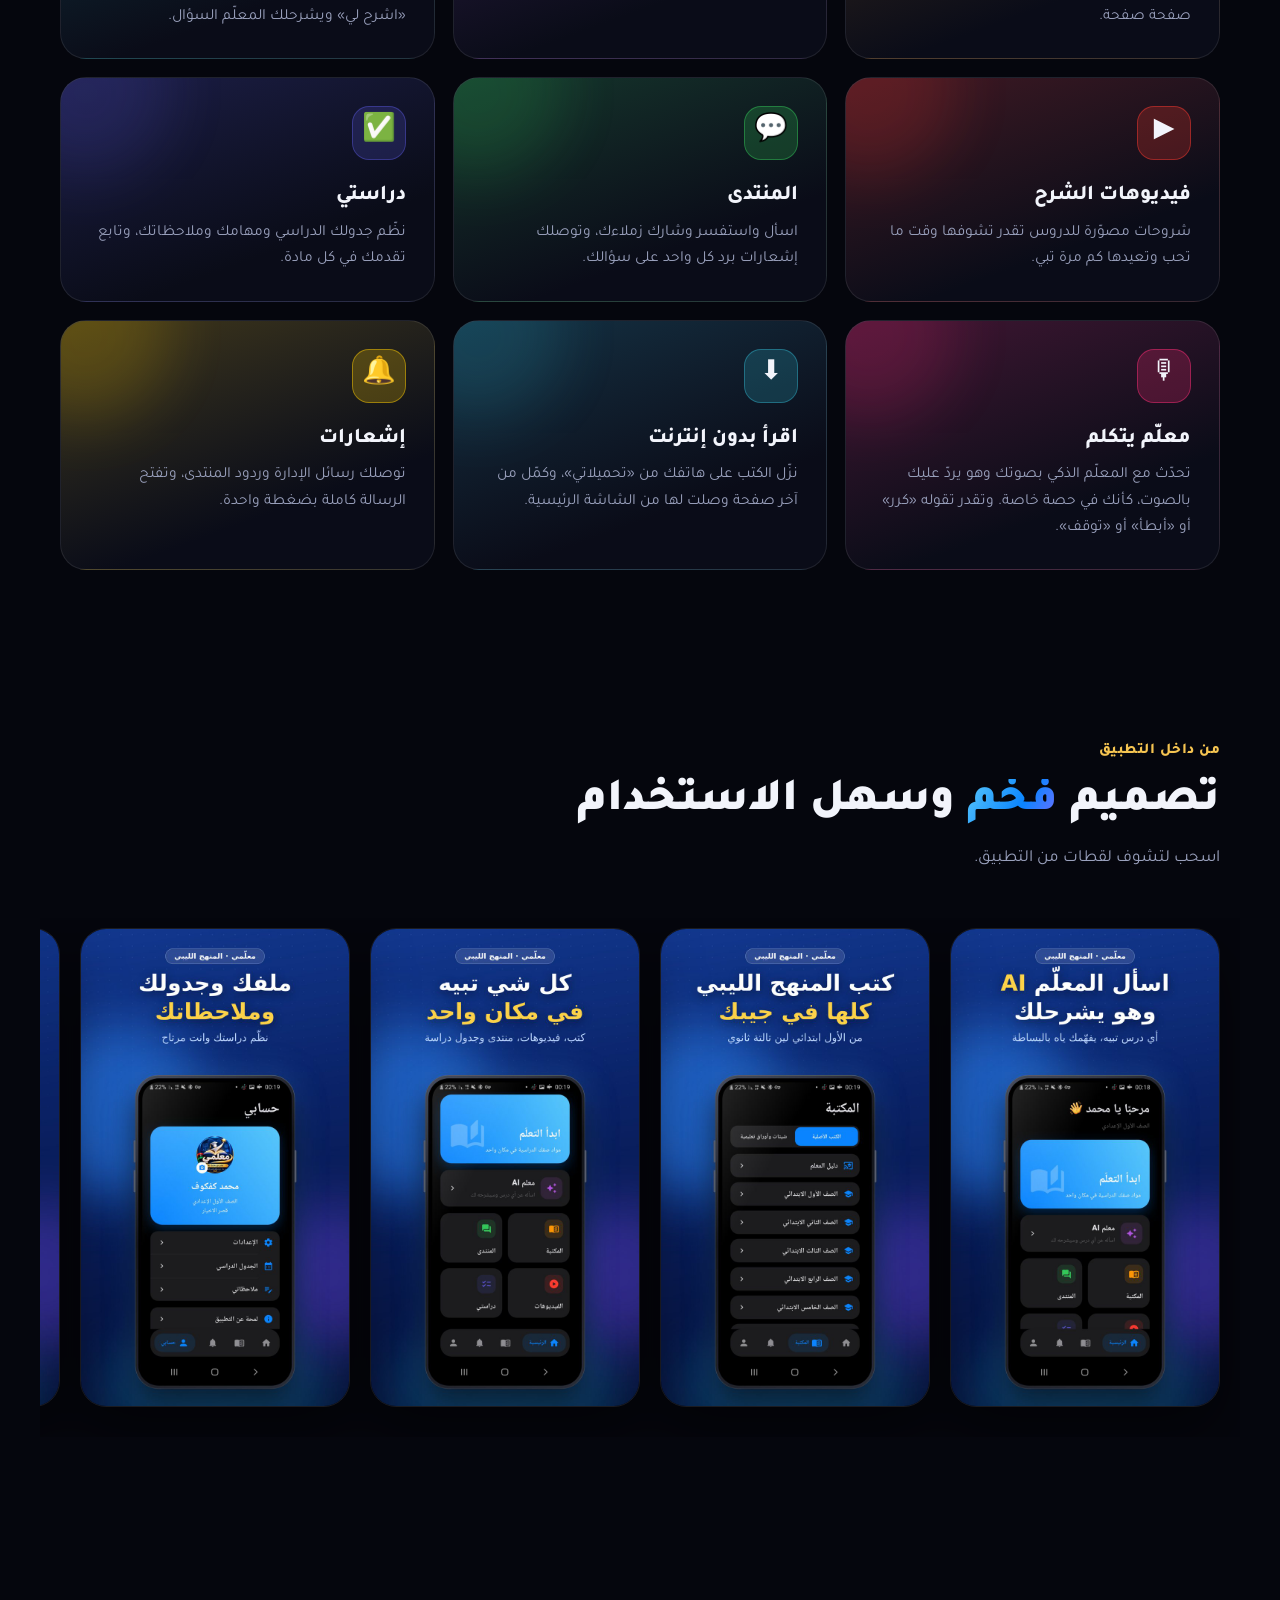
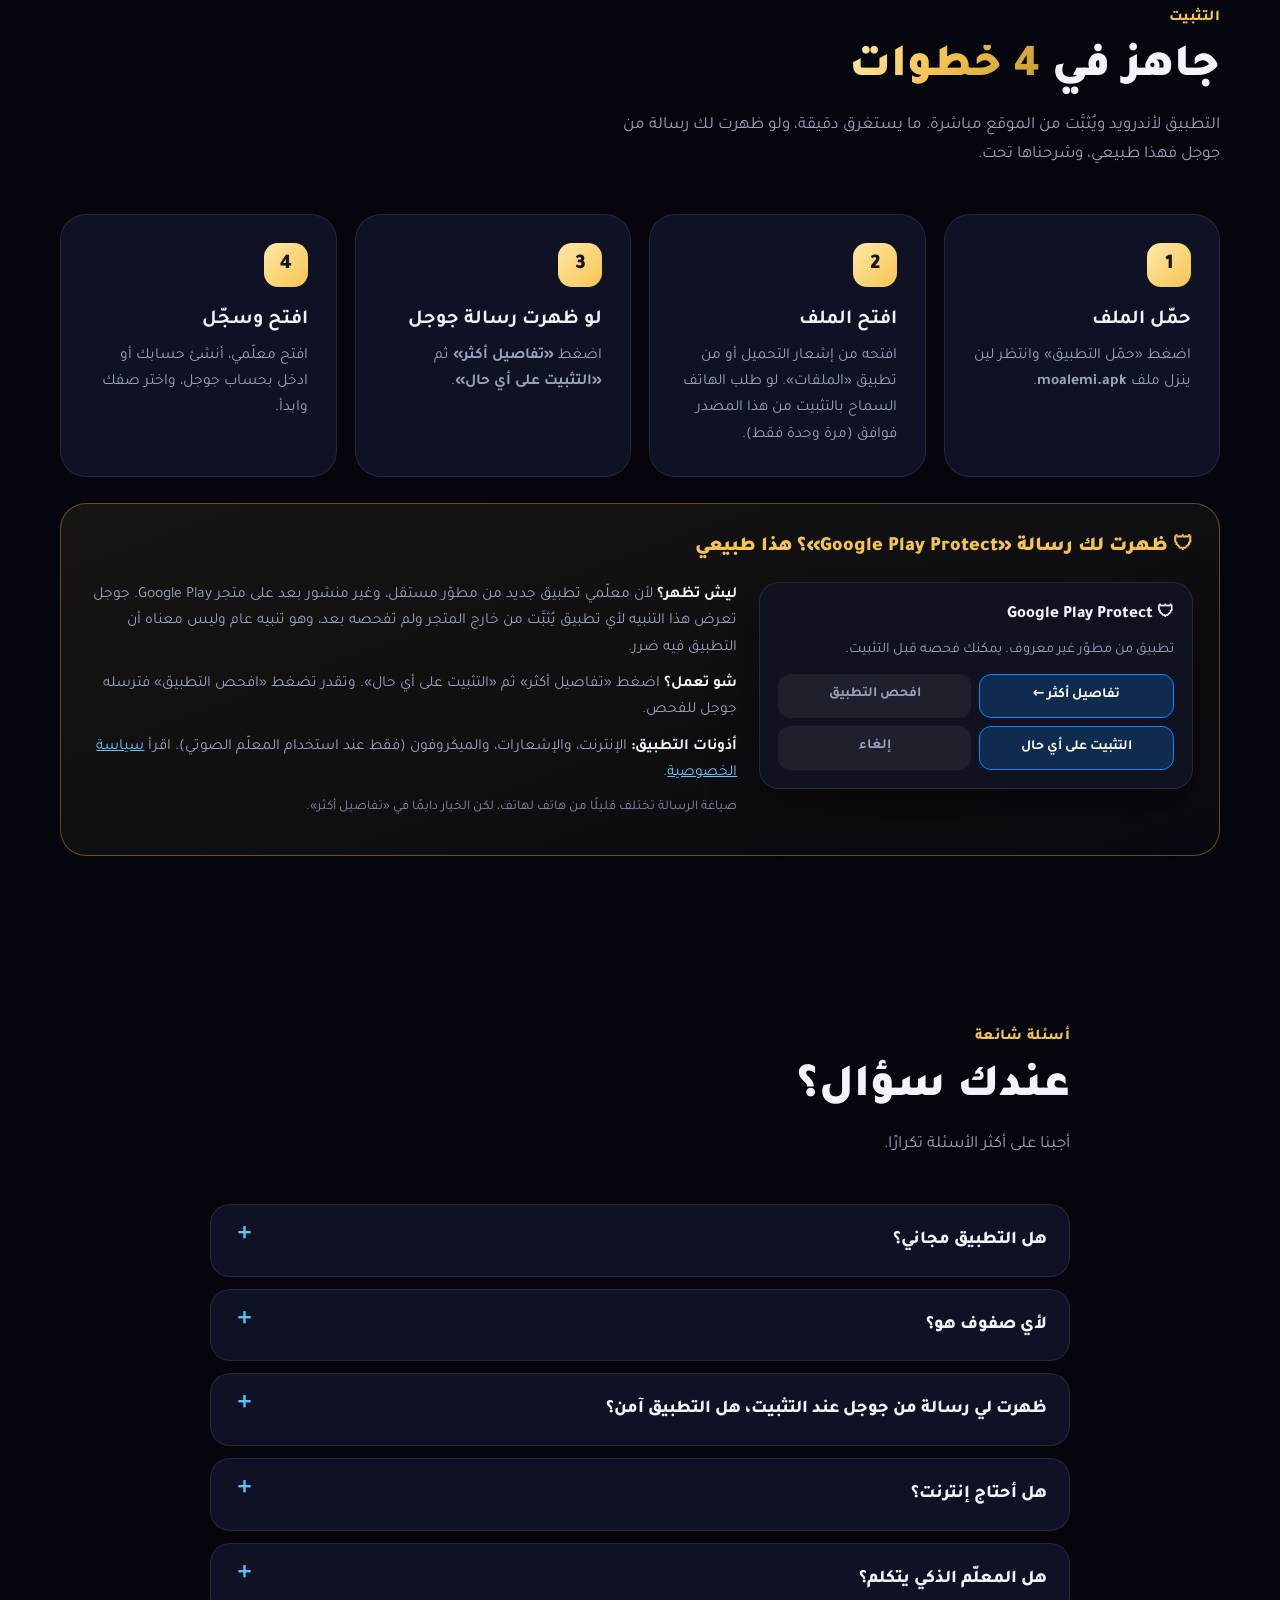
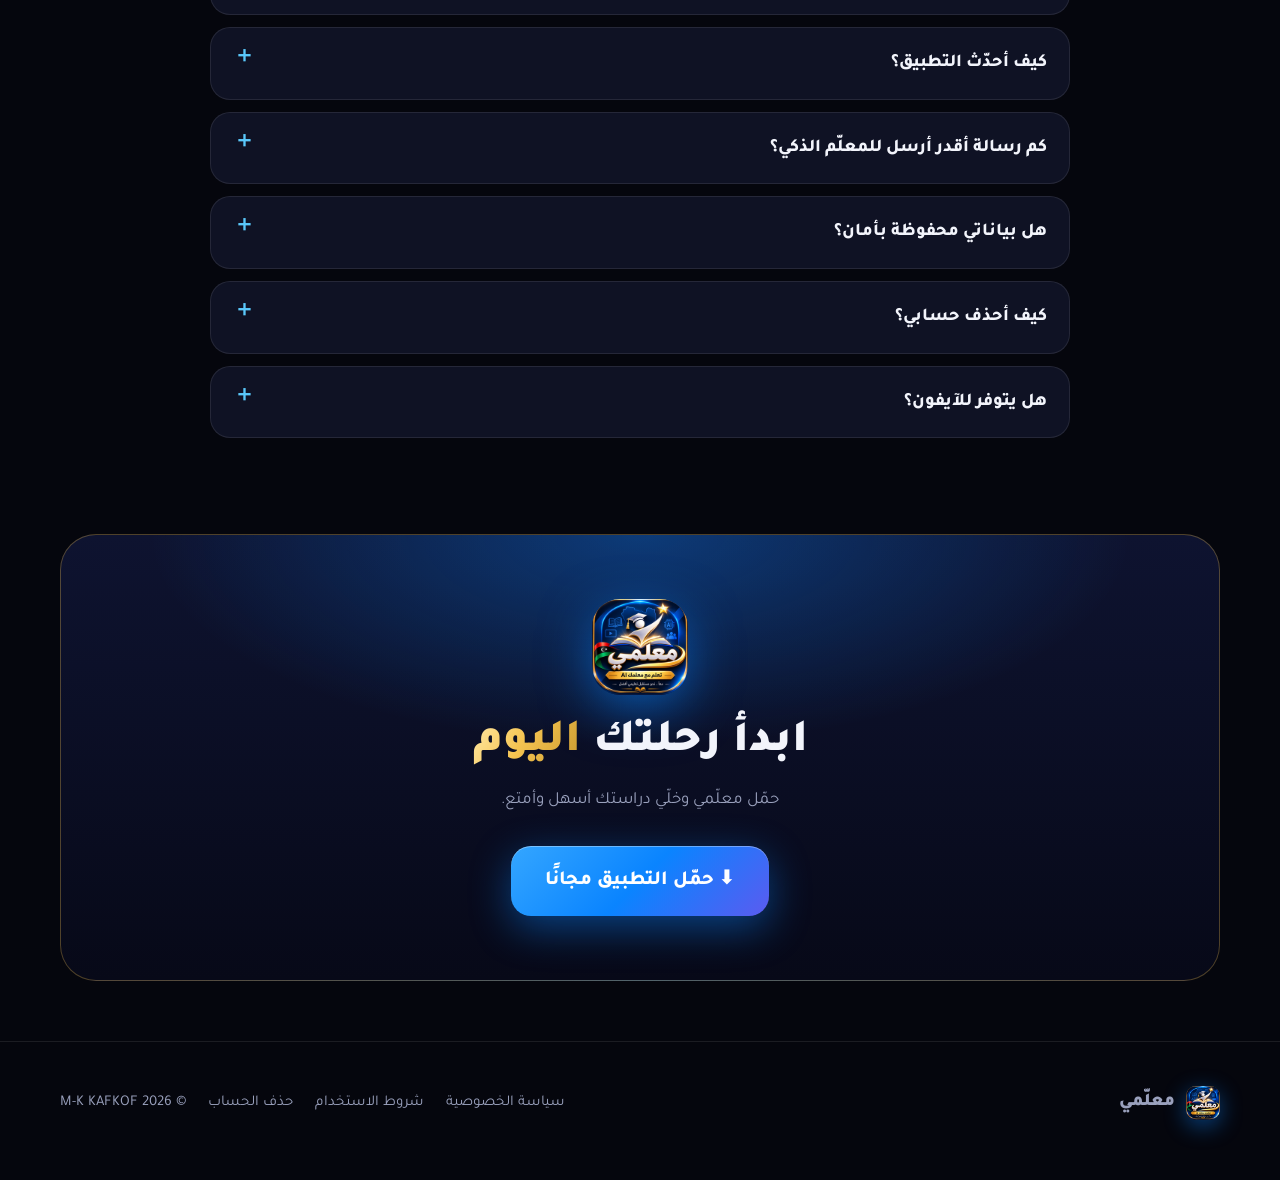
==== commit 30cfa5fa: "صفحة التثبيت وشرح رسالة جوجل ومزايا جديدة" ====
--- a/index.html
+++ b/index.html
@@ -5,7 +5,7 @@
 <meta name="viewport" content="width=device-width,initial-scale=1,viewport-fit=cover">
 <meta name="google-site-verification" content="MvE2hmtHvRJYnso9OUuovxEL_J5MDiy7t35B_LH4efs" />
 <title>معلّمي — منهجك الليبي ومعلّمك الذكي في جيبك</title>
-<meta name="description" content="معلّمي: تطبيق تعليمي مجاني للمنهج الليبي من الصف الأول الابتدائي حتى الثالث الثانوي. كتب وملازم وفيديوهات وأسئلة ومعلّم ذكي يشرح لك كل درس.">
+<meta name="description" content="معلّمي: تطبيق تعليمي مجاني للمنهج الليبي من الصف الأول الابتدائي حتى الثالث الثانوي. كتب وملازم وفيديوهات وأسئلة ومعلّم ذكي تكلّمه بصوتك ويشرح لك كل درس.">
 <meta name="theme-color" content="#05060d">
 <meta property="og:type" content="website">
 <meta property="og:title" content="معلّمي — منهجك الليبي ومعلّمك الذكي في جيبك">
@@ -88,6 +88,21 @@
 .st{padding:28px;border-radius:26px;background:var(--card);border:1px solid var(--line);position:relative}
 .st:before{counter-increment:s;content:counter(s);display:grid;place-items:center;width:44px;height:44px;border-radius:14px;margin-bottom:16px;font-weight:900;font-size:21px;color:#1a1405;background:linear-gradient(135deg,#ffe9a8,var(--gold))}
 .st h3{font-size:20px;margin-bottom:6px}.st p{color:var(--mut);font-size:15.5px}
+/* install warn */
+.steps{grid-template-columns:repeat(4,1fr)}
+.warn{margin-top:26px;padding:26px;border-radius:26px;border:1px solid rgba(245,196,81,.35);background:linear-gradient(160deg,rgba(245,196,81,.08),rgba(255,255,255,.02))}
+.warn-t{font-weight:900;font-size:20px;margin-bottom:18px;color:var(--gold)}
+.warn-g{display:grid;grid-template-columns:.8fr 1.2fr;gap:22px;align-items:start}
+.mock{background:#10131f;border:1px solid var(--line);border-radius:20px;padding:18px;box-shadow:0 18px 50px rgba(0,0,0,.45)}
+.mk-h{font-weight:800;margin-bottom:8px}
+.mock p{color:var(--mut);font-size:14.5px;margin-bottom:12px}
+.mk-b{display:flex;justify-content:space-between;gap:8px;margin-top:8px}
+.mk-b span{flex:1;text-align:center;padding:9px 8px;border-radius:12px;font-size:14px;font-weight:700;background:rgba(255,255,255,.06);color:var(--mut)}
+.mk-b span.hot{background:rgba(10,132,255,.22);color:#fff;border:1px solid var(--blue)}
+.warn-x p{color:var(--mut);font-size:15.5px;margin-bottom:10px}
+.warn-x b{color:var(--tx)}
+.warn-x a{color:var(--cy);text-decoration:underline}
+.warn-n{font-size:13.5px!important;opacity:.85}
 /* faq */
 details{border:1px solid var(--line);border-radius:20px;background:var(--card);padding:0 22px;margin-bottom:12px;transition:.2s}
 details[open]{border-color:rgba(10,132,255,.5);background:#0d1128}
@@ -114,6 +129,7 @@
  .lead{margin-inline:auto}.cta,.meta{justify-content:center}
  .stats{grid-template-columns:repeat(2,1fr)}
  .grid,.steps{grid-template-columns:1fr}
+ .warn-g{grid-template-columns:1fr}
  .c1{right:-4%}.c2{left:-4%}
  section{padding:60px 0}
 }
@@ -134,19 +150,19 @@
   <div>
     <div class="badge">🇱🇾 المنهج الليبي · من الأول ابتدائي إلى ثالثة ثانوي</div>
     <h1>منهجك كله <span class="blue">في جيبك</span>،<br>ومعلّمك <span class="gold">الذكي</span> معاك</h1>
-    <p class="lead">كتب وملازم وفيديوهات وأسئلة تحلها، ومعلّم ذكي يشرحلك أي درس بالبساطة. كل اللي تحتاجه للدراسة في تطبيق واحد.</p>
+    <p class="lead">كتب تنزّلها وتقراها بدون إنترنت، وأسئلة تختبر بيها نفسك، ومعلّم ذكي تتكلم معاه بصوتك ويشرحلك أي درس بالبساطة. كل اللي تحتاجه للدراسة في تطبيق واحد.</p>
     <div class="cta">
       <a class="btn pri big dl" href="#" rel="noopener">⬇ حمّل التطبيق مجانًا</a>
       <a class="btn ghost big dl2 hidden" href="#" rel="noopener" style="display:none">APKPure</a>
       <a class="btn ghost big" href="#features">اكتشف المزايا</a>
     </div>
-    <div class="meta"><span>🤖 أندرويد</span><span id="ver">الإصدار 1.0.0</span><span id="size">حوالي 59 ميغابايت</span><span>✓ مجاني</span></div>
+    <div class="meta"><span>🤖 أندرويد</span><span id="ver">الإصدار 1.1.0</span><span id="size">حوالي 74 ميغابايت</span><span>✓ مجاني</span></div>
     <div class="note" id="note"></div>
   </div>
   <div class="phone rv">
     <img src="img/lp-s1.jpg" alt="الشاشة الرئيسية في تطبيق معلّمي" width="720" height="1280" fetchpriority="high">
-    <div class="chip c1">✨ معلّم AI يشرح لك</div>
-    <div class="chip c2">📚 كل الكتب بمكان واحد</div>
+    <div class="chip c1">🎙 كلّم المعلّم بصوتك</div>
+    <div class="chip c2">📚 اقرأ بدون إنترنت</div>
   </div>
 </div>
 
@@ -166,10 +182,13 @@
   <div class="grid">
     <div class="f rv" style="--c:#FF9500"><i>📚</i><h3>المكتبة</h3><p>كتب المنهج وملازم وأوراق عمل وأدلة المعلّم مرتبة حسب صفك ومادتك، وتقرأها بالعرض صفحة صفحة.</p></div>
     <div class="f rv" style="--c:#AF52DE"><i>✨</i><h3>معلّم AI</h3><p>اسأله عن أي درس وهو يشرحلك بخطوات بسيطة وأمثلة، وبلهجة قريبة منك.</p></div>
-    <div class="f rv" style="--c:#00C7BE"><i>❓</i><h3>أسئلة تحلها</h3><p>أسئلة اختيار من متعدد وأسئلة مقالية على كل مادة، وتعرف إجابتك صح ولا غلط في الحال.</p></div>
+    <div class="f rv" style="--c:#00C7BE"><i>❓</i><h3>أسئلة تحلها</h3><p>اختبر نفسك بأسئلة اختيار من متعدد وتعرف إجابتك صح ولا غلط في الحال، ولو غلطت اضغط «اشرح لي» ويشرحلك المعلّم السؤال.</p></div>
     <div class="f rv" style="--c:#FF3B30"><i>▶️</i><h3>فيديوهات الشرح</h3><p>شروحات مصوّرة للدروس تقدر تشوفها وقت ما تحب وتعيدها كم مرة تبي.</p></div>
     <div class="f rv" style="--c:#34C759"><i>💬</i><h3>المنتدى</h3><p>اسأل واستفسر وشارك زملاءك، وتوصلك إشعارات برد كل واحد على سؤالك.</p></div>
     <div class="f rv" style="--c:#5856D6"><i>✅</i><h3>دراستي</h3><p>نظّم جدولك الدراسي ومهامك وملاحظاتك، وتابع تقدمك في كل مادة.</p></div>
+    <div class="f rv" style="--c:#FF2D78"><i>🎙</i><h3>معلّم يتكلم</h3><p>تحدّث مع المعلّم الذكي بصوتك وهو يردّ عليك بالصوت، كأنك في حصة خاصة. وتقدر تقوله «كرر» أو «أبطأ» أو «توقف».</p></div>
+    <div class="f rv" style="--c:#30B0C7"><i>⬇️</i><h3>اقرأ بدون إنترنت</h3><p>نزّل الكتب على هاتفك من «تحميلاتي»، وكمّل من آخر صفحة وصلت لها من الشاشة الرئيسية.</p></div>
+    <div class="f rv" style="--c:#FFCC00"><i>🔔</i><h3>إشعارات</h3><p>توصلك رسائل الإدارة وردود المنتدى، وتفتح الرسالة كاملة بضغطة واحدة.</p></div>
   </div>
 </div></section>
 
@@ -189,12 +208,31 @@
 
 <section id="install"><div class="wrap">
   <div class="eyebrow">التثبيت</div>
-  <h2>جاهز في <span class="gold">3 خطوات</span></h2>
-  <p class="sub">التطبيق يُثبَّت كملف APK على أندرويد. ما يستغرق دقيقة.</p>
+  <h2>جاهز في <span class="gold">4 خطوات</span></h2>
+  <p class="sub">التطبيق لأندرويد ويُثبَّت من الموقع مباشرة. ما يستغرق دقيقة، ولو ظهرت لك رسالة من جوجل فهذا طبيعي، وشرحناها تحت.</p>
   <div class="steps">
-    <div class="st rv"><h3>حمّل الملف</h3><p>اضغط زر «حمّل التطبيق» وانتظر لين ينزل ملف <b>moalemi.apk</b> على هاتفك.</p></div>
-    <div class="st rv"><h3>اسمح بالتثبيت</h3><p>افتح الملف، ولو طلب منك الهاتف السماح بالتثبيت من هذا المصدر فوافق (مرة وحدة فقط).</p></div>
+    <div class="st rv"><h3>حمّل الملف</h3><p>اضغط «حمّل التطبيق» وانتظر لين ينزل ملف <b>moalemi.apk</b>.</p></div>
+    <div class="st rv"><h3>افتح الملف</h3><p>افتحه من إشعار التحميل أو من تطبيق «الملفات». لو طلب الهاتف السماح بالتثبيت من هذا المصدر فوافق (مرة وحدة فقط).</p></div>
+    <div class="st rv"><h3>لو ظهرت رسالة جوجل</h3><p>اضغط <b>«تفاصيل أكثر»</b> ثم <b>«التثبيت على أي حال»</b>.</p></div>
     <div class="st rv"><h3>افتح وسجّل</h3><p>افتح معلّمي، أنشئ حسابك أو ادخل بحساب جوجل، واختر صفك وابدأ.</p></div>
+  </div>
+
+  <div class="warn rv">
+    <div class="warn-t">🛡 ظهرت لك رسالة «<bdi dir="ltr">Google Play Protect</bdi>»؟ هذا طبيعي</div>
+    <div class="warn-g">
+      <div class="mock">
+        <div class="mk-h">🛡 Google Play Protect</div>
+        <p>تطبيق من مطوّر غير معروف. يمكنك فحصه قبل التثبيت.</p>
+        <div class="mk-b"><span class="hot">تفاصيل أكثر ←</span><span>افحص التطبيق</span></div>
+        <div class="mk-b"><span class="hot">التثبيت على أي حال</span><span>إلغاء</span></div>
+      </div>
+      <div class="warn-x">
+        <p><b>ليش تظهر؟</b> لأن معلّمي تطبيق جديد من مطوّر مستقل، وغير منشور بعد على متجر Google Play. جوجل تعرض هذا التنبيه لأي تطبيق يُثبَّت من خارج المتجر ولم تفحصه بعد، وهو تنبيه عام وليس معناه أن التطبيق فيه ضرر.</p>
+        <p><b>شو تعمل؟</b> اضغط «تفاصيل أكثر» ثم «التثبيت على أي حال». وتقدر تضغط «افحص التطبيق» فترسله جوجل للفحص.</p>
+        <p><b>أذونات التطبيق:</b> الإنترنت، والإشعارات، والميكروفون (فقط عند استخدام المعلّم الصوتي). اقرأ <a href="privacy.html">سياسة الخصوصية</a>.</p>
+        <p class="warn-n">صياغة الرسالة تختلف قليلًا من هاتف لهاتف، لكن الخيار دايمًا في «تفاصيل أكثر».</p>
+      </div>
+    </div>
   </div>
 </div></section>
 
@@ -204,7 +242,10 @@
   <p class="sub">أجبنا على أكثر الأسئلة تكرارًا.</p>
   <details class="rv"><summary>هل التطبيق مجاني؟</summary><p>نعم، التطبيق مجاني للطلاب.</p></details>
   <details class="rv"><summary>لأي صفوف هو؟</summary><p>للمنهج الليبي من الصف الأول الابتدائي إلى الصف الثالث الثانوي، والمحتوى يتحدّث باستمرار.</p></details>
-  <details class="rv"><summary>هل أحتاج إنترنت؟</summary><p>نعم، حاليًا تحتاج اتصالًا بالإنترنت لقراءة الكتب وتشغيل الفيديوهات واستخدام المعلّم الذكي.</p></details>
+  <details class="rv"><summary>ظهرت لي رسالة من جوجل عند التثبيت، هل التطبيق آمن؟</summary><p>هذه رسالة Google Play Protect، وتظهر لأي تطبيق جديد يُثبَّت من خارج متجر جوجل. اضغط «تفاصيل أكثر» ثم «التثبيت على أي حال». شرحنا الخطوات <a href="#install">فوق</a>، وتقدر تراجع <a href="privacy.html">سياسة الخصوصية</a> لتعرف ما يطلبه التطبيق.</p></details>
+  <details class="rv"><summary>هل أحتاج إنترنت؟</summary><p>للمعلّم الذكي والفيديوهات والمنتدى نعم. أما الكتب فتقدر تنزّلها على هاتفك من «تحميلاتي» وتقراها بدون إنترنت.</p></details>
+  <details class="rv"><summary>هل المعلّم الذكي يتكلم؟</summary><p>نعم. اضغط زر الميكروفون في صفحة المعلّم وتكلم معاه بصوتك، وهو يردّ عليك بالصوت. تقدر تضبط سرعة القراءة والرد الصوتي من إعدادات الصفحة.</p></details>
+  <details class="rv"><summary>كيف أحدّث التطبيق؟</summary><p>حمّل آخر نسخة من هذه الصفحة وثبّتها فوق القديمة، وحسابك وبياناتك تبقى كما هي.</p></details>
   <details class="rv"><summary>كم رسالة أقدر أرسل للمعلّم الذكي؟</summary><p>لكل طالب عدد محدد من الرسائل يوميًا حتى يبقى الخدمة متاحة للجميع، ويتجدد كل يوم.</p></details>
   <details class="rv"><summary>هل بياناتي محفوظة بأمان؟</summary><p>نحرص على خصوصية الطلاب ولا نطلب بيانات غير ضرورية. اقرأ <a href="privacy.html">سياسة الخصوصية</a> و<a href="terms.html">شروط الاستخدام</a>.</p></details>
   <details class="rv"><summary>كيف أحذف حسابي؟</summary><p>تقدر تحذف حسابك وبياناتك من داخل التطبيق (حسابي ← حذف الحساب)، أو من <a href="delete-account.html">صفحة حذف الحساب</a>.</p></details>
@@ -232,7 +273,7 @@
   repo:"Kitabi-dev/kitabi-dev.github.io",          // مستودع الموقع (فيه الـ Releases)
   apkName:"moalemi.apk",                           // اسم ملف الـ APK في الـ Release (ثابت دائمًا)
   apkpure:"https://apkpure.com/p/com.moalemi.moalemi",                                      // ضع رابط التطبيق على APKPure هنا (اختياري)
-  version:"1.0.0", size:"حوالي 59 ميغابايت"
+  version:"1.1.0", size:"حوالي 74 ميغابايت"
 };
 const dlUrl=`https://github.com/${CFG.repo}/releases/latest/download/${CFG.apkName}`;
 document.querySelectorAll('a.dl').forEach(a=>{a.href=dlUrl;a.setAttribute('download','')});
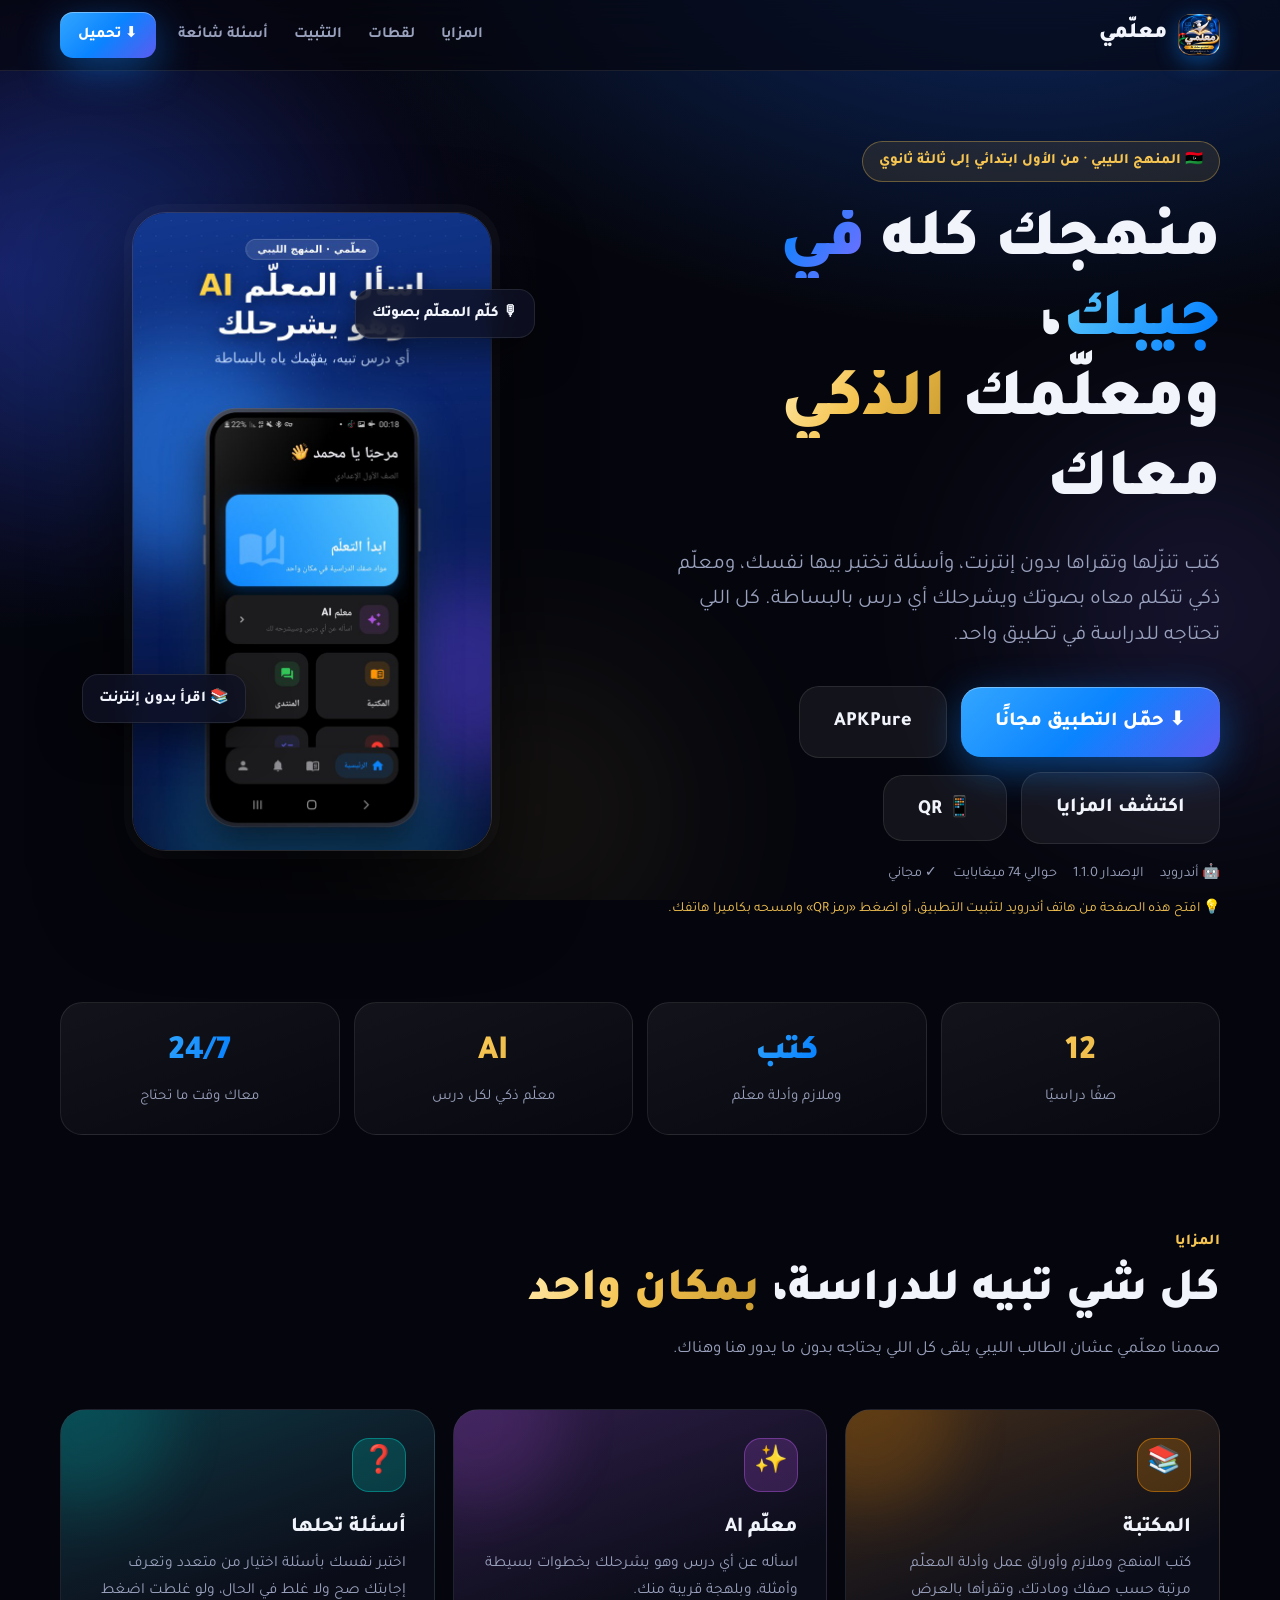
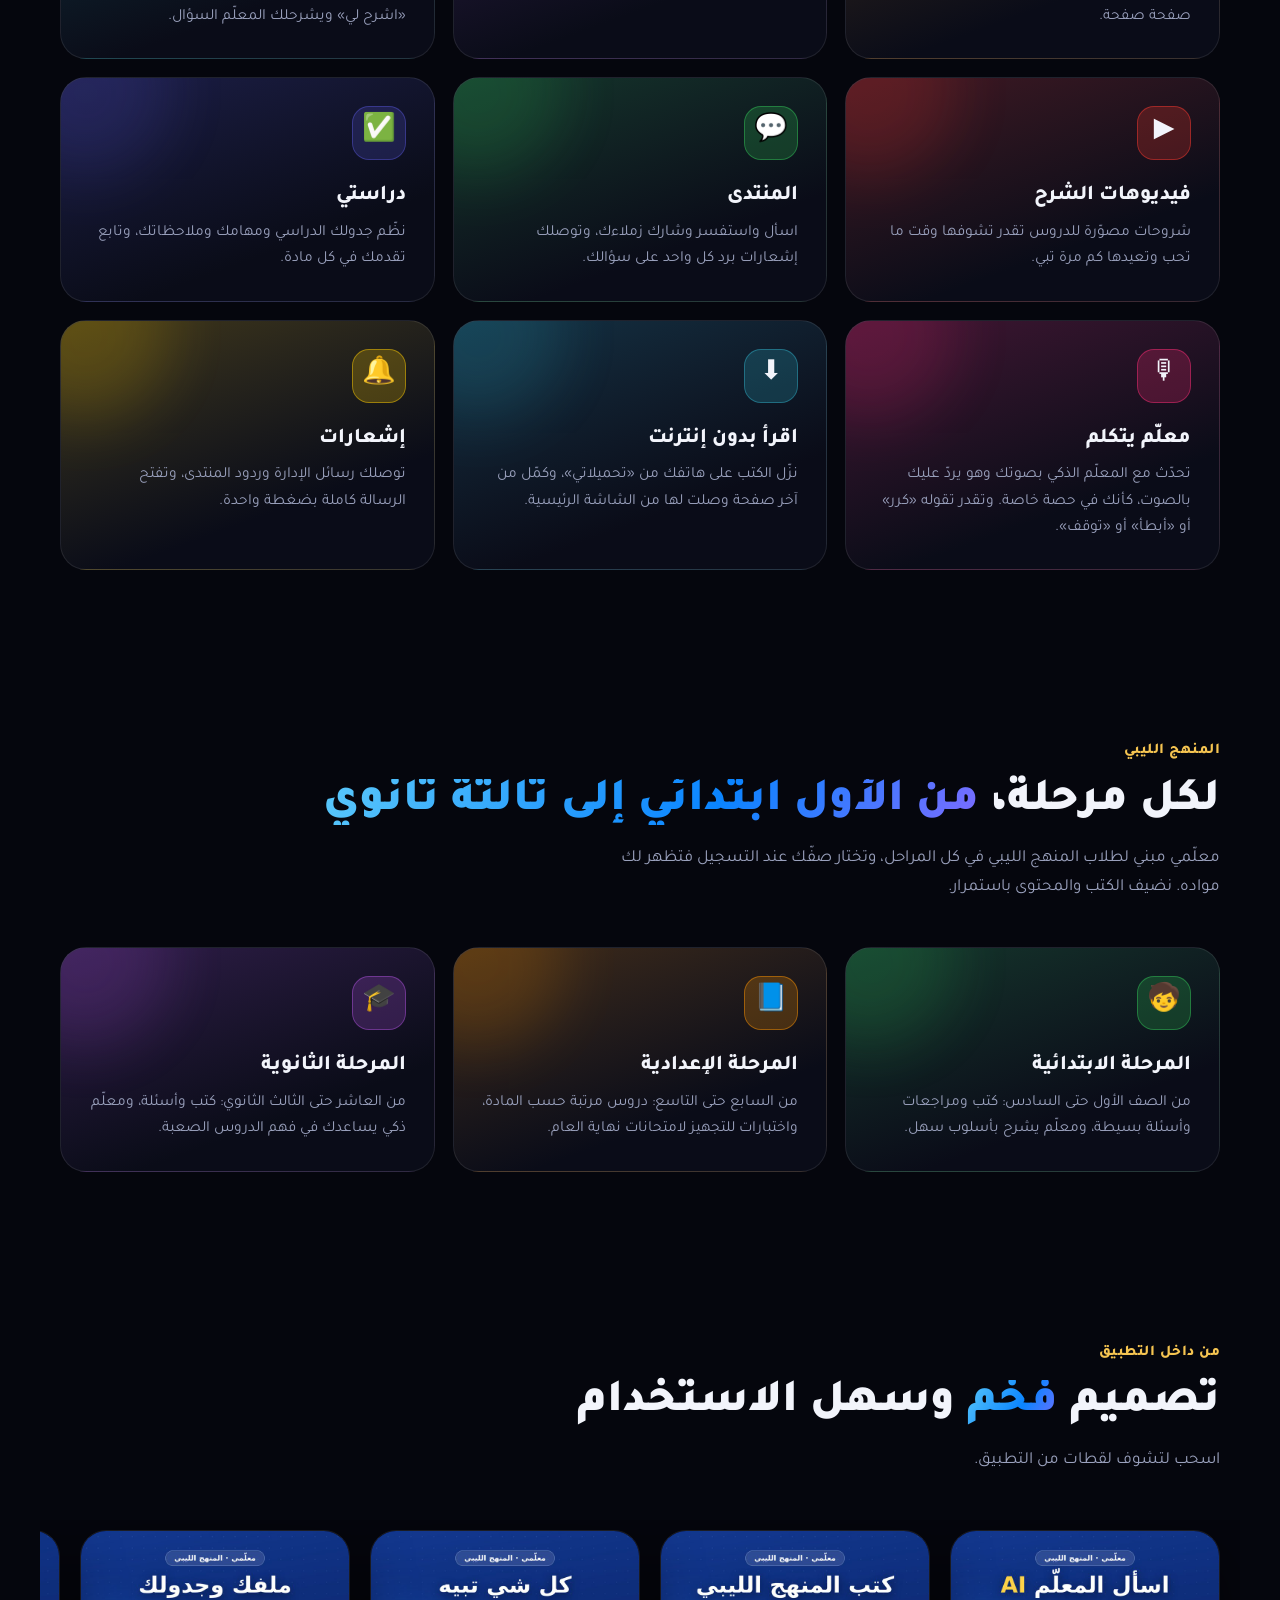
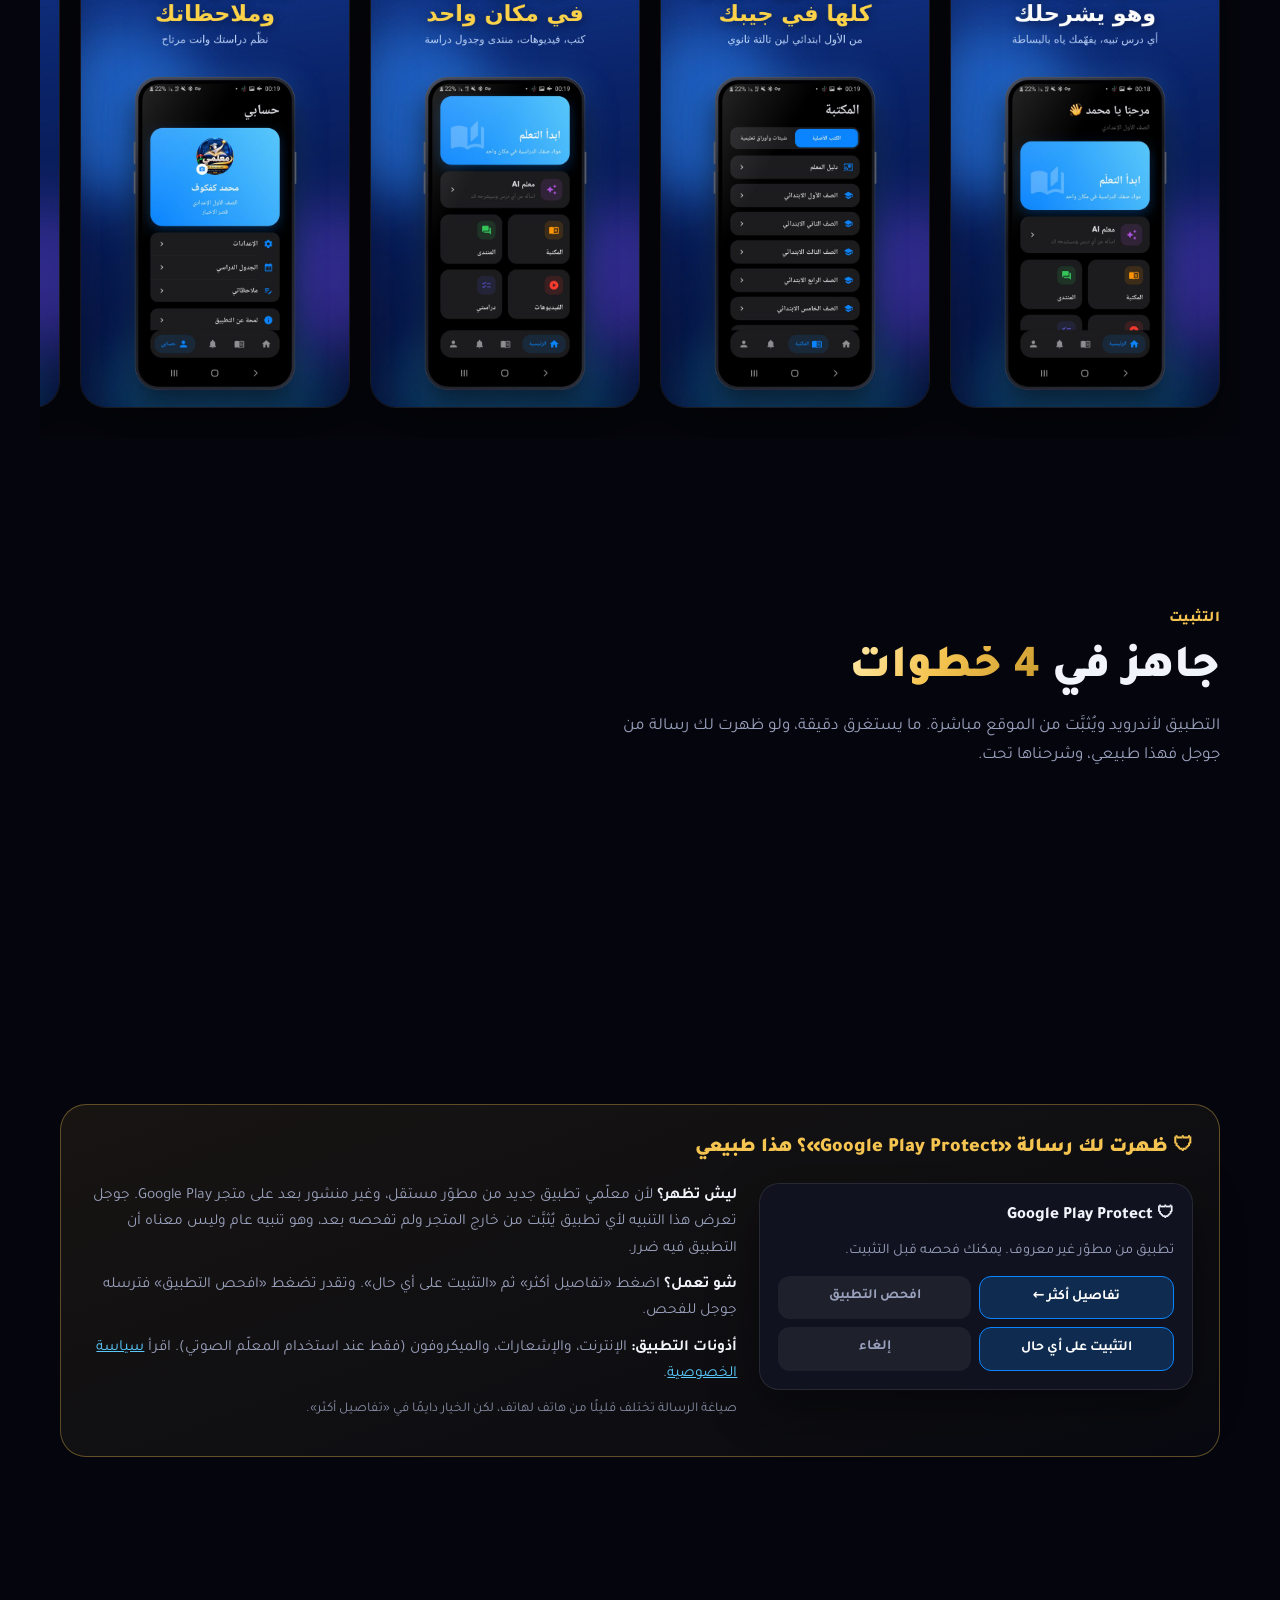
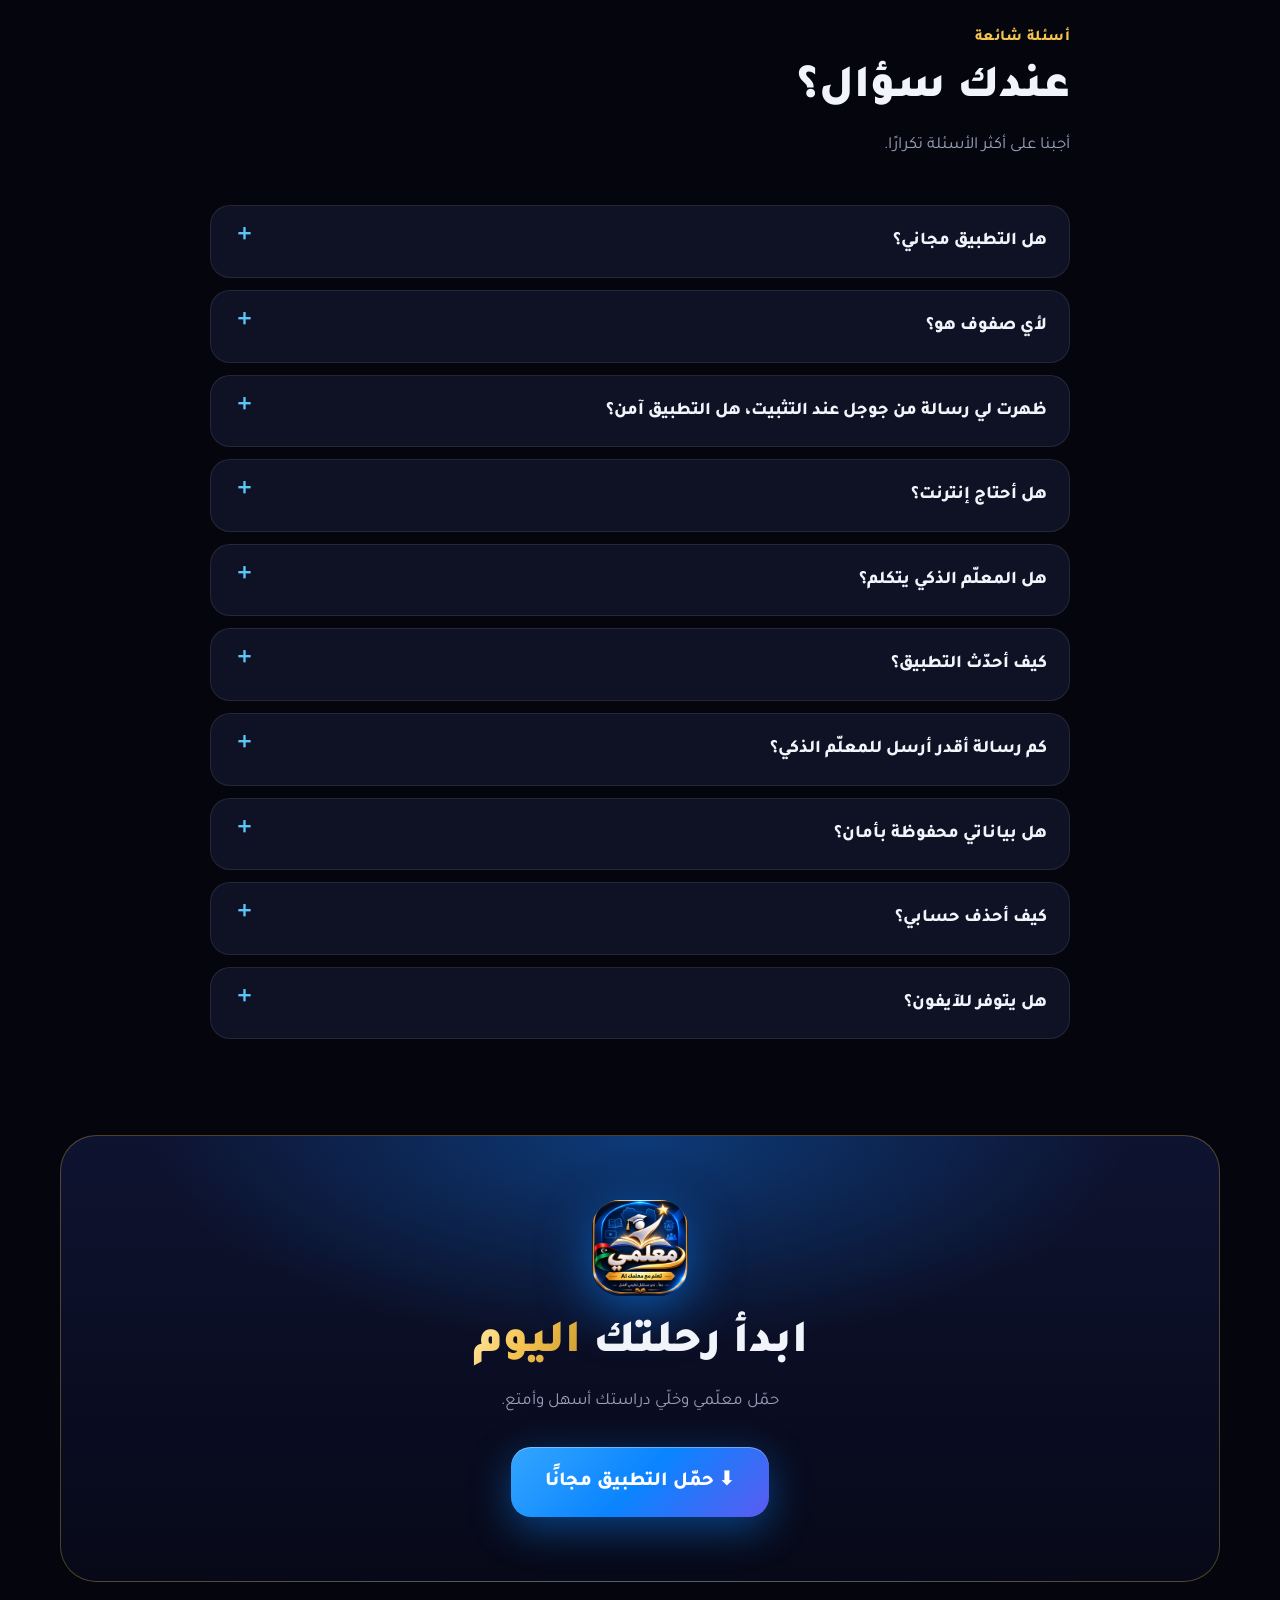
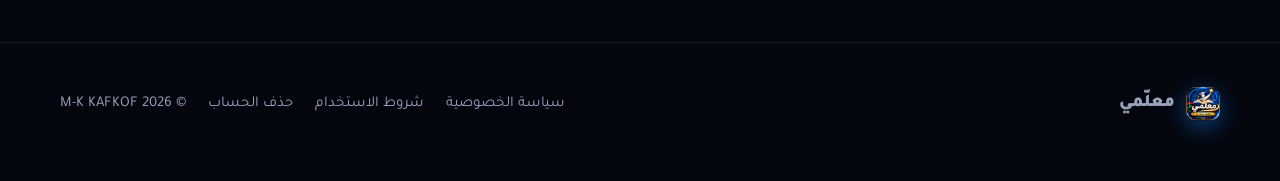
==== commit bcf7cfaa: "زر QR وتحسين الظهور في قوقل" ====
--- a/index.html
+++ b/index.html
@@ -6,13 +6,26 @@
 <meta name="google-site-verification" content="MvE2hmtHvRJYnso9OUuovxEL_J5MDiy7t35B_LH4efs" />
 <title>معلّمي — منهجك الليبي ومعلّمك الذكي في جيبك</title>
 <meta name="description" content="معلّمي: تطبيق تعليمي مجاني للمنهج الليبي من الصف الأول الابتدائي حتى الثالث الثانوي. كتب وملازم وفيديوهات وأسئلة ومعلّم ذكي تكلّمه بصوتك ويشرح لك كل درس.">
+<meta name="robots" content="index,follow,max-image-preview:large">
+<link rel="canonical" href="https://kitabi-dev.github.io/">
 <meta name="theme-color" content="#05060d">
+<meta property="og:url" content="https://kitabi-dev.github.io/">
+<meta property="og:site_name" content="معلّمي">
+<meta property="og:locale" content="ar_AR">
 <meta property="og:type" content="website">
 <meta property="og:title" content="معلّمي — منهجك الليبي ومعلّمك الذكي في جيبك">
 <meta property="og:description" content="كتب وملازم وفيديوهات وأسئلة ومعلّم ذكي. حمّل التطبيق الآن.">
 <meta property="og:image" content="https://kitabi-dev.github.io/img/lp-og.jpg">
+<meta property="og:image:width" content="1024">
+<meta property="og:image:height" content="500">
+<meta property="og:image:alt" content="تطبيق معلّمي: معلّمك AI وكتب المنهج الليبي">
 <meta name="twitter:card" content="summary_large_image">
+<meta name="twitter:title" content="معلّمي — منهجك الليبي ومعلّمك الذكي في جيبك">
+<meta name="twitter:description" content="كتب وملازم وفيديوهات وأسئلة ومعلّم ذكي. مجاني لأندرويد.">
+<meta name="twitter:image" content="https://kitabi-dev.github.io/img/lp-og.jpg">
 <link rel="icon" href="img/lp-icon.png">
+<link rel="apple-touch-icon" href="img/lp-icon.png">
+<script type="application/ld+json">{"@context": "https://schema.org", "@graph": [{"@type": "WebSite", "@id": "https://kitabi-dev.github.io/#site", "url": "https://kitabi-dev.github.io/", "name": "معلّمي", "inLanguage": "ar"}, {"@type": "Organization", "@id": "https://kitabi-dev.github.io/#org", "name": "معلّمي", "url": "https://kitabi-dev.github.io/", "logo": "https://kitabi-dev.github.io/img/lp-icon.png"}, {"@type": "MobileApplication", "name": "معلّمي", "url": "https://kitabi-dev.github.io/", "description": "تطبيق تعليمي مجاني للمنهج الليبي من الصف الأول الابتدائي حتى الثالث الثانوي: كتب وأسئلة ومعلّم ذكي يتكلم بصوتك.", "applicationCategory": "EducationalApplication", "operatingSystem": "Android", "inLanguage": "ar", "image": "https://kitabi-dev.github.io/img/lp-icon.png", "offers": {"@type": "Offer", "price": "0", "priceCurrency": "LYD"}, "audience": {"@type": "EducationalAudience", "educationalRole": "student"}, "publisher": {"@id": "https://kitabi-dev.github.io/#org"}}, {"@type": "FAQPage", "mainEntity": [{"@type": "Question", "name": "هل التطبيق مجاني؟", "acceptedAnswer": {"@type": "Answer", "text": "نعم، التطبيق مجاني للطلاب."}}, {"@type": "Question", "name": "لأي صفوف هو؟", "acceptedAnswer": {"@type": "Answer", "text": "للمنهج الليبي من الصف الأول الابتدائي إلى الصف الثالث الثانوي، والمحتوى يتحدّث باستمرار."}}, {"@type": "Question", "name": "ظهرت لي رسالة من جوجل عند التثبيت، هل التطبيق آمن؟", "acceptedAnswer": {"@type": "Answer", "text": "هذه رسالة Google Play Protect، وتظهر لأي تطبيق جديد يُثبَّت من خارج متجر جوجل. اضغط «تفاصيل أكثر» ثم «التثبيت على أي حال»."}}, {"@type": "Question", "name": "هل أحتاج إنترنت؟", "acceptedAnswer": {"@type": "Answer", "text": "للمعلّم الذكي والفيديوهات والمنتدى نعم. أما الكتب فتقدر تنزّلها على هاتفك من «تحميلاتي» وتقراها بدون إنترنت."}}, {"@type": "Question", "name": "هل المعلّم الذكي يتكلم؟", "acceptedAnswer": {"@type": "Answer", "text": "نعم. اضغط زر الميكروفون في صفحة المعلّم وتكلم معاه بصوتك، وهو يردّ عليك بالصوت."}}, {"@type": "Question", "name": "هل يتوفر للآيفون؟", "acceptedAnswer": {"@type": "Answer", "text": "حاليًا التطبيق متوفر لأندرويد فقط."}}]}]}</script>
 <link rel="preconnect" href="https://fonts.googleapis.com">
 <link rel="stylesheet" href="https://fonts.googleapis.com/css2?family=Tajawal:wght@400;500;700;800;900&display=swap">
 <style>
@@ -32,6 +45,13 @@
 .o2{width:360px;height:360px;background:#7B6CFF44;top:48%;right:-100px;animation-delay:-5s}
 .o3{width:300px;height:300px;background:#F5C45128;bottom:-60px;left:30%;animation-delay:-9s}
 @keyframes fl{50%{transform:translate(40px,-50px) scale(1.12)}}
+.qm{position:fixed;inset:0;z-index:100;background:rgba(3,4,10,.78);backdrop-filter:blur(6px);display:none;align-items:center;justify-content:center;padding:20px}
+.qm.on{display:flex}
+.qc{width:min(380px,100%);background:linear-gradient(180deg,var(--card),var(--bg2));border:1px solid var(--line);border-radius:26px;padding:24px;text-align:center;box-shadow:0 30px 80px rgba(0,0,0,.6)}
+.qc h3{font-size:20px;margin-bottom:4px}.qc p{color:var(--mut);font-size:14.5px;margin-bottom:16px}
+#qrimg{background:#fff;border-radius:18px;padding:8px;width:min(260px,100%);margin:0 auto 16px;min-height:120px}
+#qrimg svg{display:block;width:100%;height:auto}
+.qa{display:flex;gap:8px;flex-wrap:wrap;justify-content:center}
 /* nav */
 nav{position:sticky;top:0;z-index:30;backdrop-filter:blur(16px);background:rgba(5,6,13,.62);border-bottom:1px solid var(--line)}
 nav .wrap{display:flex;align-items:center;gap:22px;height:70px}
@@ -155,6 +175,7 @@
       <a class="btn pri big dl" href="#" rel="noopener">⬇ حمّل التطبيق مجانًا</a>
       <a class="btn ghost big dl2 hidden" href="#" rel="noopener" style="display:none">APKPure</a>
       <a class="btn ghost big" href="#features">اكتشف المزايا</a>
+      <button class="btn ghost big" type="button" id="qrb">📱 QR</button>
     </div>
     <div class="meta"><span>🤖 أندرويد</span><span id="ver">الإصدار 1.1.0</span><span id="size">حوالي 74 ميغابايت</span><span>✓ مجاني</span></div>
     <div class="note" id="note"></div>
@@ -189,6 +210,17 @@
     <div class="f rv" style="--c:#FF2D78"><i>🎙</i><h3>معلّم يتكلم</h3><p>تحدّث مع المعلّم الذكي بصوتك وهو يردّ عليك بالصوت، كأنك في حصة خاصة. وتقدر تقوله «كرر» أو «أبطأ» أو «توقف».</p></div>
     <div class="f rv" style="--c:#30B0C7"><i>⬇️</i><h3>اقرأ بدون إنترنت</h3><p>نزّل الكتب على هاتفك من «تحميلاتي»، وكمّل من آخر صفحة وصلت لها من الشاشة الرئيسية.</p></div>
     <div class="f rv" style="--c:#FFCC00"><i>🔔</i><h3>إشعارات</h3><p>توصلك رسائل الإدارة وردود المنتدى، وتفتح الرسالة كاملة بضغطة واحدة.</p></div>
+  </div>
+</div></section>
+
+<section id="grades"><div class="wrap">
+  <div class="eyebrow">المنهج الليبي</div>
+  <h2>لكل مرحلة، <span class="blue">من الأول ابتدائي إلى ثالثة ثانوي</span></h2>
+  <p class="sub">معلّمي مبني لطلاب المنهج الليبي في كل المراحل، وتختار صفّك عند التسجيل فتظهر لك مواده. نضيف الكتب والمحتوى باستمرار.</p>
+  <div class="grid">
+    <div class="f rv" style="--c:#34C759"><i>🧒</i><h3>المرحلة الابتدائية</h3><p>من الصف الأول حتى السادس: كتب ومراجعات وأسئلة بسيطة، ومعلّم يشرح بأسلوب سهل.</p></div>
+    <div class="f rv" style="--c:#FF9500"><i>📘</i><h3>المرحلة الإعدادية</h3><p>من السابع حتى التاسع: دروس مرتبة حسب المادة، واختبارات للتجهيز لامتحانات نهاية العام.</p></div>
+    <div class="f rv" style="--c:#AF52DE"><i>🎓</i><h3>المرحلة الثانوية</h3><p>من العاشر حتى الثالث الثانوي: كتب وأسئلة، ومعلّم ذكي يساعدك في فهم الدروس الصعبة.</p></div>
   </div>
 </div></section>
 
@@ -267,6 +299,20 @@
   <span>© 2026 M-K KAFKOF</span>
 </div></footer>
 
+<div class="qm" id="qrm" role="dialog" aria-modal="true" aria-label="رمز QR لتحميل معلّمي">
+  <div class="qc">
+    <h3>امسح الرمز بكاميرا هاتفك</h3>
+    <p>يفتح صفحة تحميل معلّمي مباشرة. شاركه مع زملائك.</p>
+    <div id="qrimg"></div>
+    <div class="qa">
+      <button class="btn pri sm" type="button" id="qrdl">⬇ حمّل الصورة</button>
+      <button class="btn ghost sm" type="button" id="qrcp">📋 انسخ الرابط</button>
+      <button class="btn ghost sm" type="button" id="qrsh" style="display:none">↗ مشاركة</button>
+      <button class="btn ghost sm" type="button" data-x="1">إغلاق</button>
+    </div>
+  </div>
+</div>
+
 <script>
 /* ===== إعدادات ===== */
 const CFG={
@@ -278,8 +324,34 @@
 const dlUrl=`https://github.com/${CFG.repo}/releases/latest/download/${CFG.apkName}`;
 document.querySelectorAll('a.dl').forEach(a=>{a.href=dlUrl;a.setAttribute('download','')});
 if(CFG.apkpure){document.querySelectorAll('a.dl2').forEach(a=>{a.href=CFG.apkpure;a.style.display='';a.target='_blank'})}
+/* إحصاءات الزيارة (بلا تخزين IP) */
+const TRK='https://cqufhwvbyxqddsammqks.supabase.co/functions/v1/track';
+function trk(k,v){try{
+  const day=new Date().toISOString().slice(0,10);
+  if(k==='visit'){try{if(localStorage.getItem('mv')===day)return;localStorage.setItem('mv',day)}catch(_){}}
+  const q=new URLSearchParams(location.search);
+  fetch(TRK,{method:'POST',keepalive:true,headers:{'Content-Type':'application/json'},
+    body:JSON.stringify({k,ref:document.referrer,src:q.get('src')||q.get('utm_source')||'',v:v||CFG.version})}).catch(()=>{});
+}catch(_){}}
+trk('visit');
+document.querySelectorAll('a.dl').forEach(a=>a.addEventListener('click',()=>trk('download')));
+document.querySelectorAll('a.dl2').forEach(a=>a.addEventListener('click',()=>trk('download','apkpure')));
+/* رمز QR للموقع */
+const SITE_URL='https://kitabi-dev.github.io/?src=qr',SHARE_URL='https://kitabi-dev.github.io/?src=share';
+let qrLoad=null;
+function loadQR(){if(window.QR)return Promise.resolve();return qrLoad||(qrLoad=new Promise((ok,no)=>{const s=document.createElement('script');s.src='qr.js';s.onload=ok;s.onerror=()=>{qrLoad=null;no()};document.head.appendChild(s)}))}
+const qm=document.getElementById('qrm');
+async function openQR(){qm.classList.add('on');document.body.style.overflow='hidden';
+  try{await loadQR();document.getElementById('qrimg').innerHTML=QR.svg(SITE_URL)}catch(_){document.getElementById('qrimg').textContent='تعذّر تحميل الرمز'}}
+function closeQR(){qm.classList.remove('on');document.body.style.overflow=''}
+document.getElementById('qrb').onclick=openQR;
+qm.addEventListener('click',e=>{if(e.target===qm||(e.target.dataset&&e.target.dataset.x))closeQR()});
+document.addEventListener('keydown',e=>{if(e.key==='Escape')closeQR()});
+document.getElementById('qrdl').onclick=async()=>{try{await loadQR();QR.canvas(SITE_URL,1024).toBlob(b=>{const a=document.createElement('a');a.href=URL.createObjectURL(b);a.download='moalemi-qr.png';document.body.appendChild(a);a.click();setTimeout(()=>{URL.revokeObjectURL(a.href);a.remove()},500)})}catch(_){}};
+document.getElementById('qrcp').onclick=async e=>{const b=e.currentTarget;try{await navigator.clipboard.writeText(SHARE_URL)}catch(_){}b.textContent='✓ تم النسخ';setTimeout(()=>b.textContent='📋 انسخ الرابط',1800)};
+if(navigator.share){const sh=document.getElementById('qrsh');sh.style.display='';sh.onclick=()=>navigator.share({title:'معلّمي',text:'تطبيق معلّمي المجاني للمنهج الليبي',url:SHARE_URL}).catch(()=>{})}
 const ua=navigator.userAgent||'';
-if(!/Android/i.test(ua)){document.getElementById('note').textContent='💡 افتح هذه الصفحة من هاتف أندرويد لتثبيت التطبيق.'}
+if(!/Android/i.test(ua)){document.getElementById('note').textContent='💡 افتح هذه الصفحة من هاتف أندرويد لتثبيت التطبيق، أو اضغط «رمز QR» وامسحه بكاميرا هاتفك.'}
 (async()=>{try{
   const r=await fetch(`https://api.github.com/repos/${CFG.repo}/releases/latest`);if(!r.ok)return;const j=await r.json();
   const a=(j.assets||[]).find(x=>/\.apk$/i.test(x.name));if(a){document.querySelectorAll('a.dl').forEach(l=>l.href=a.browser_download_url)}
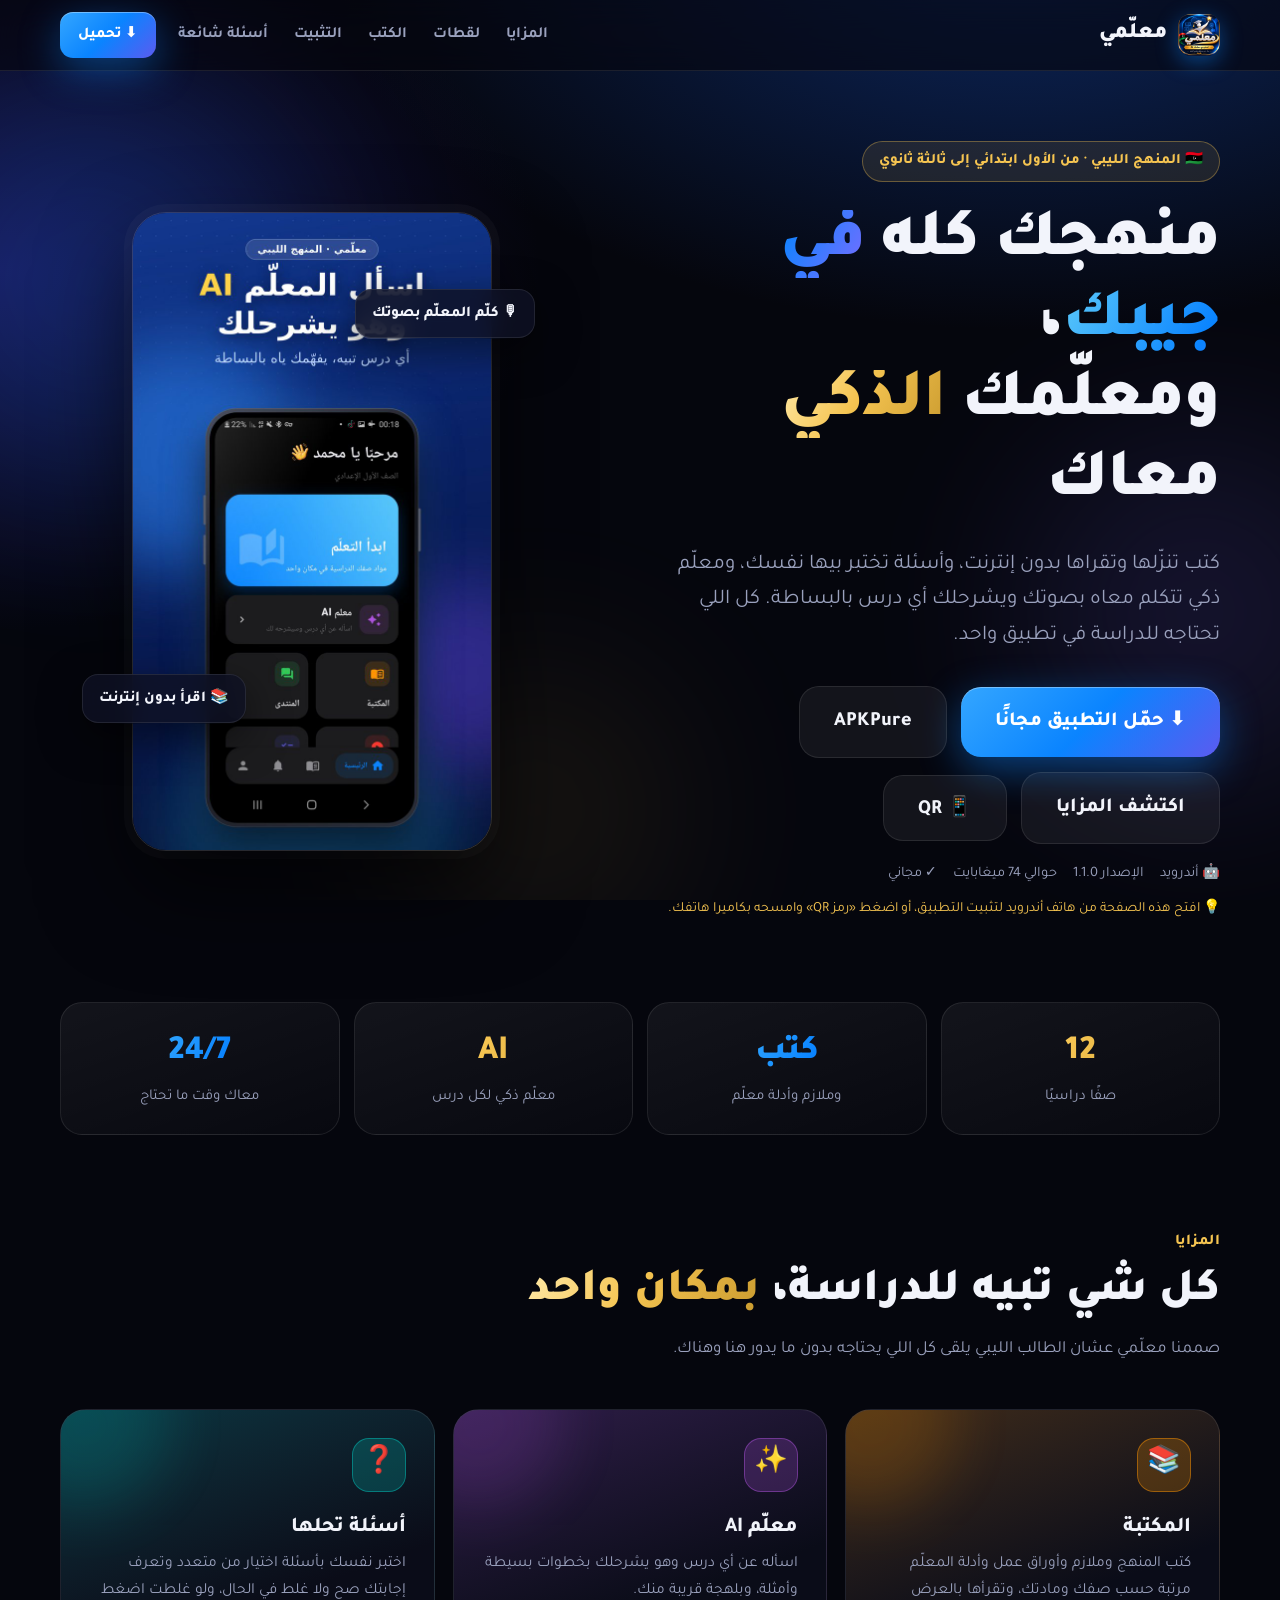
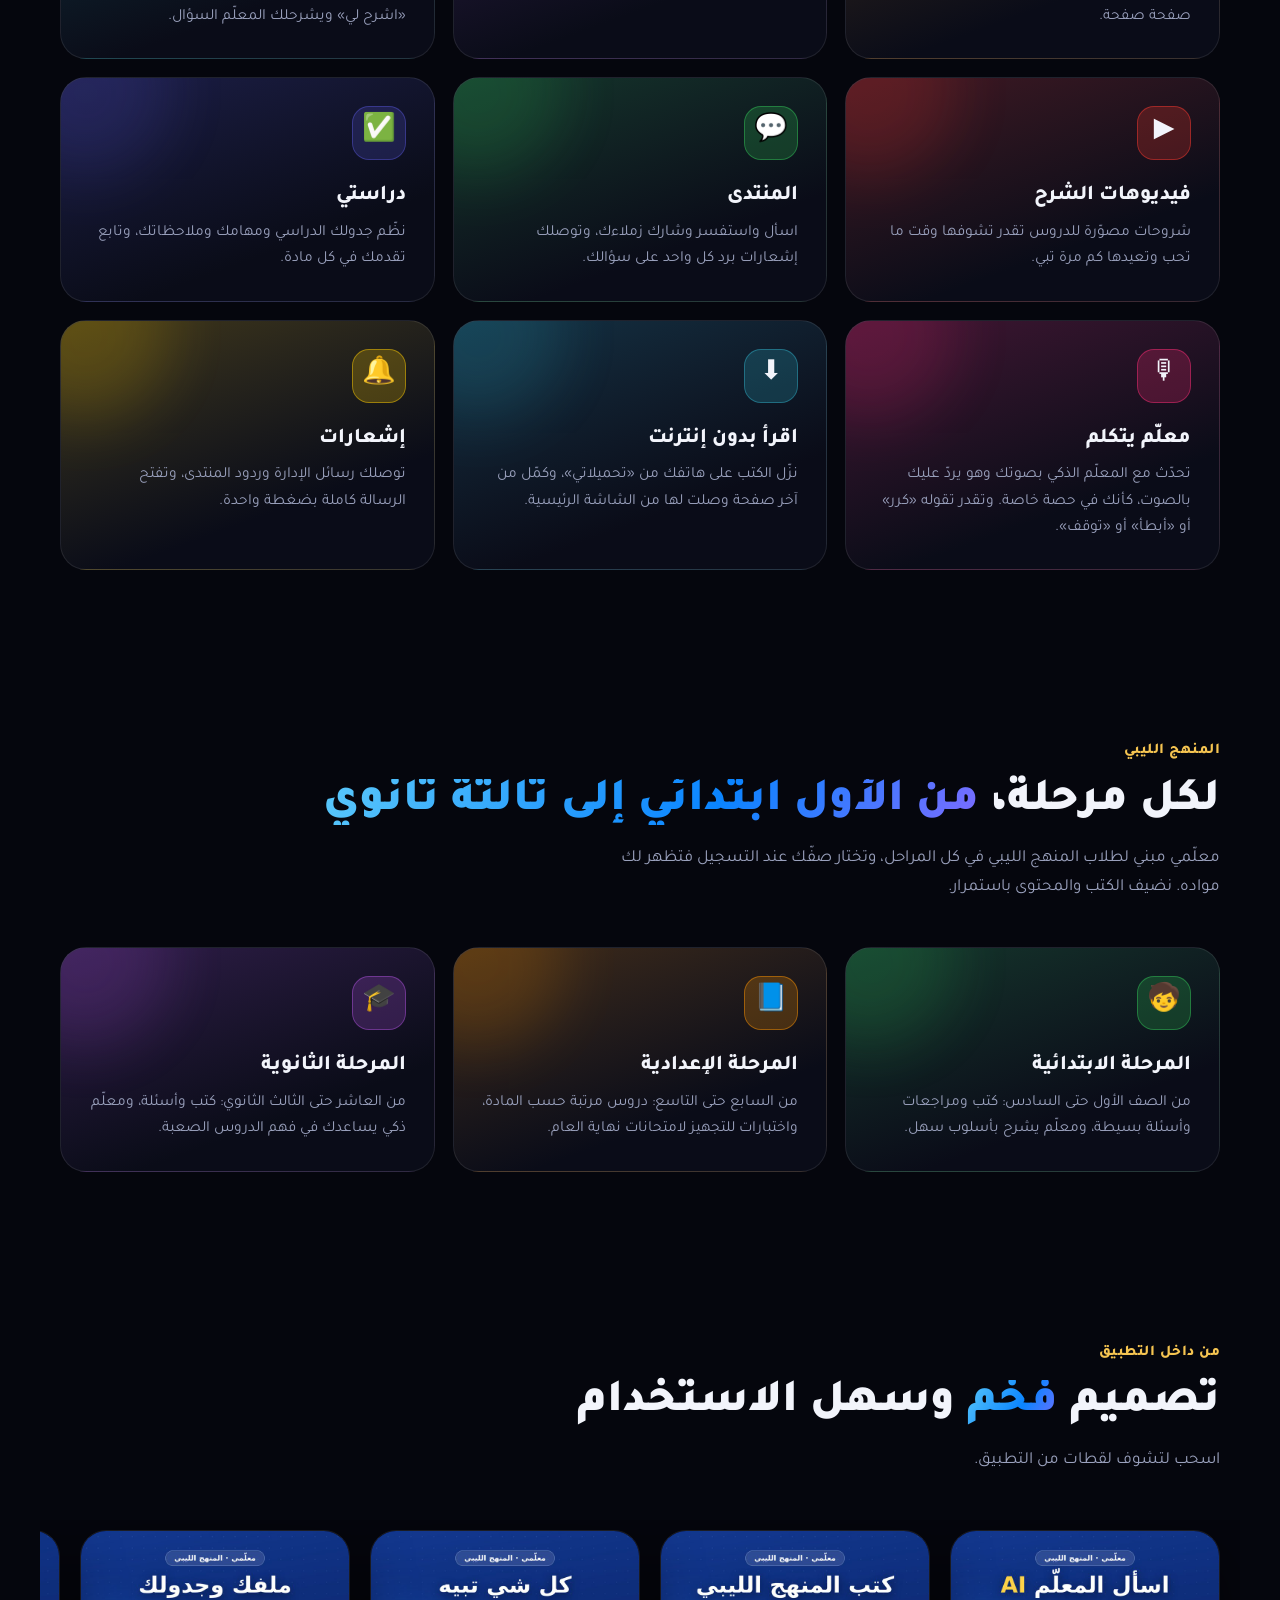
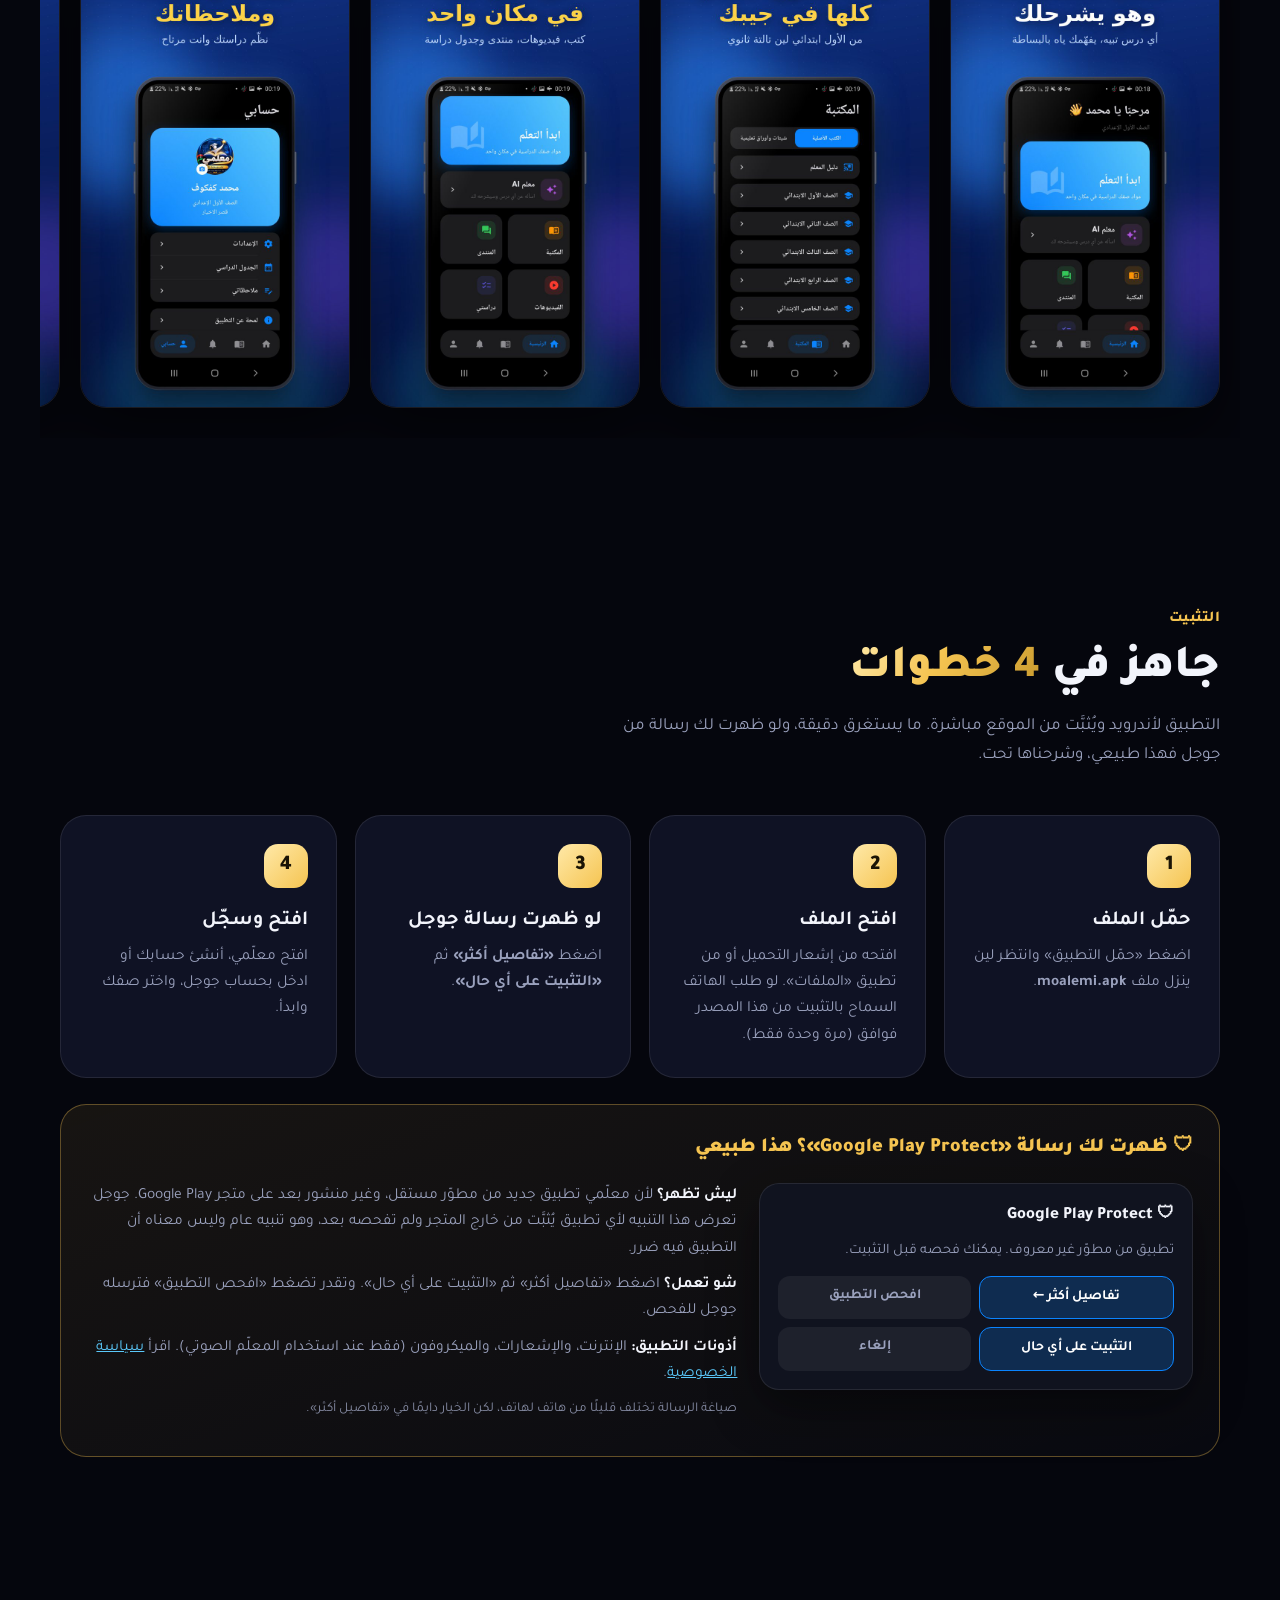
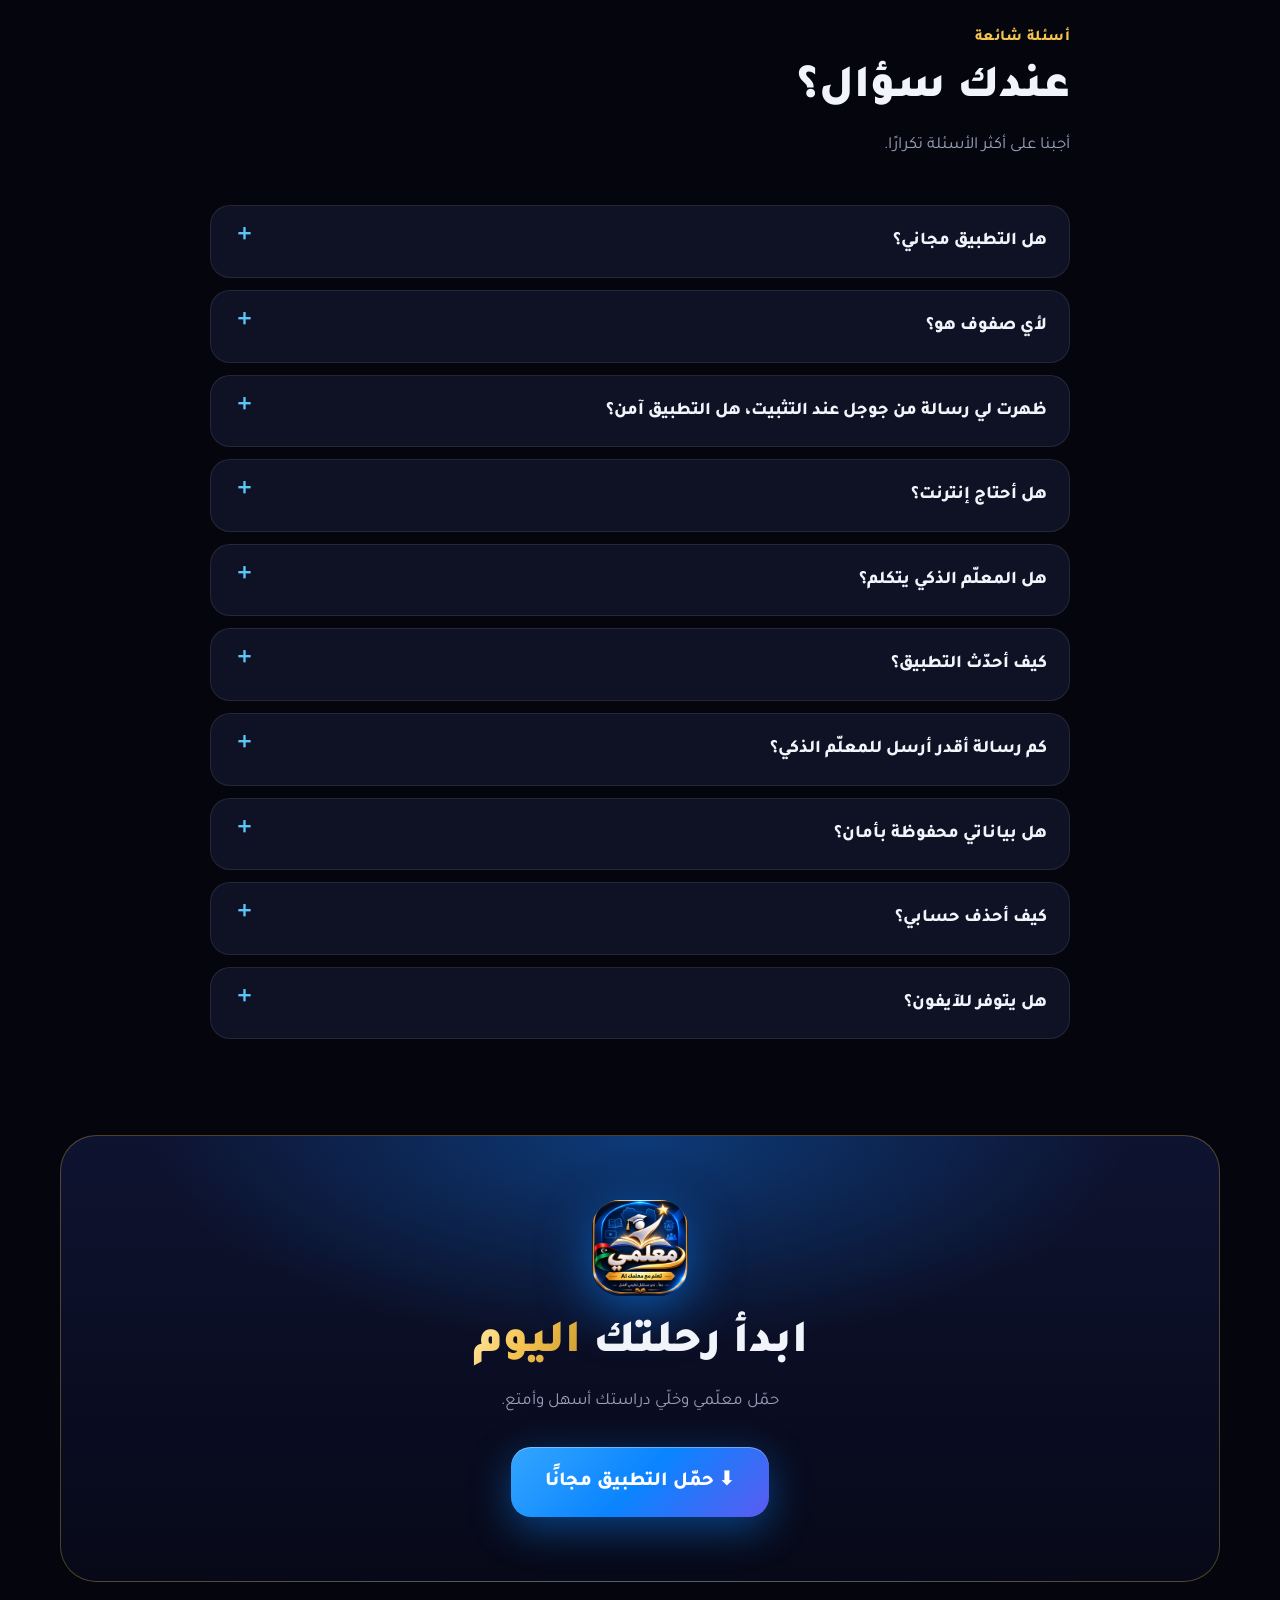
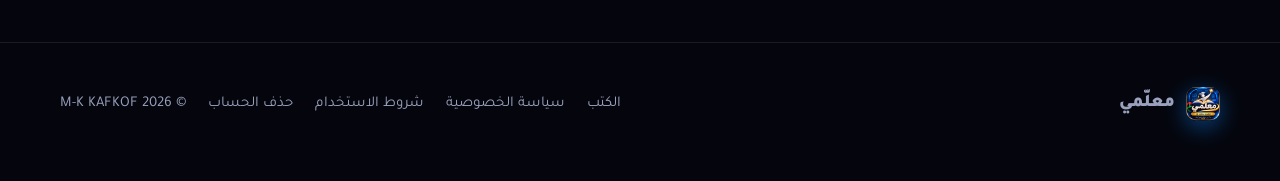
==== commit dfebc0a8: "صفحة تصفّح الكتب" ====
--- a/index.html
+++ b/index.html
@@ -161,7 +161,7 @@
 
 <nav><div class="wrap">
   <a class="logo" href="#top"><img src="img/lp-icon.png" alt="شعار معلّمي"><span>معلّمي</span></a>
-  <div class="links"><a href="#features">المزايا</a><a href="#screens">لقطات</a><a href="#install">التثبيت</a><a href="#faq">أسئلة شائعة</a></div>
+  <div class="links"><a href="#features">المزايا</a><a href="#screens">لقطات</a><a href="books/">الكتب</a><a href="#install">التثبيت</a><a href="#faq">أسئلة شائعة</a></div>
   <a class="btn pri sm dl" href="#" rel="noopener">⬇ تحميل</a>
 </div></nav>
 
@@ -295,7 +295,7 @@
 <footer><div class="wrap">
   <a class="logo" href="#top" style="font-size:18px"><img src="img/lp-icon.png" alt="" style="width:34px;height:34px;border-radius:10px"><span>معلّمي</span></a>
   <span class="sp"></span>
-  <a href="privacy.html">سياسة الخصوصية</a><a href="terms.html">شروط الاستخدام</a><a href="delete-account.html">حذف الحساب</a>
+  <a href="books/">الكتب</a><a href="privacy.html">سياسة الخصوصية</a><a href="terms.html">شروط الاستخدام</a><a href="delete-account.html">حذف الحساب</a>
   <span>© 2026 M-K KAFKOF</span>
 </div></footer>
 
